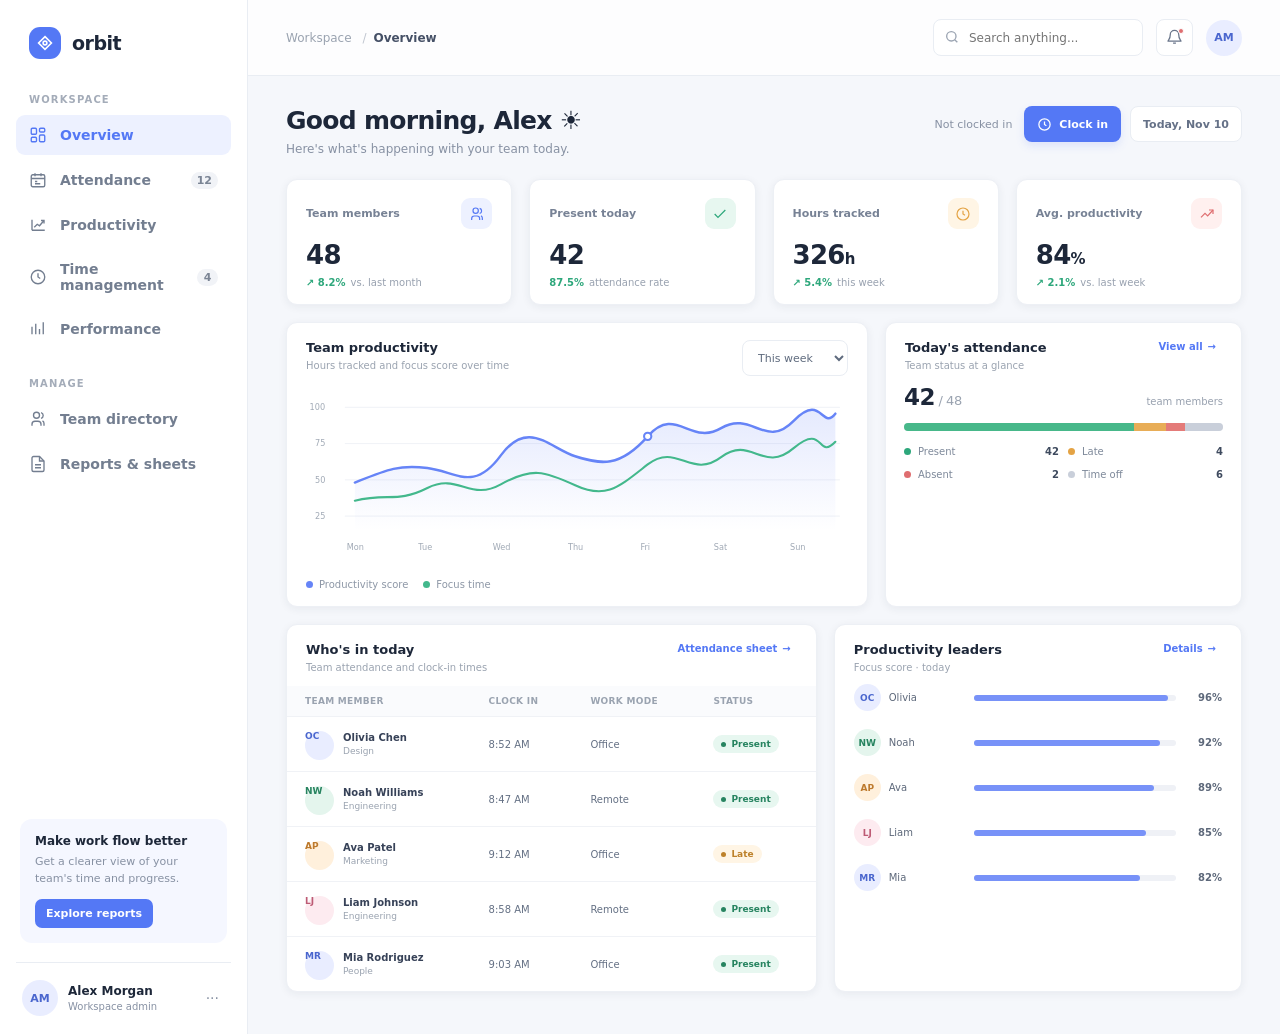
==== index.html @ fd1f07b1 "Dashboard All Set" ====
<!doctype html>
<html lang="en">
  <head>
    <meta charset="UTF-8" />
    <meta name="viewport" content="width=device-width, initial-scale=1.0" />
    <meta name="theme-color" content="#f5f7fb" />
    <title>Orbit — Team workspace</title>
    <style>
      :root {
        color-scheme: light;
        --ink: #1d2739;
        --muted: #8791a3;
        --line: #e9edf3;
        --canvas: #f5f7fb;
        --white: #fff;
        --navy: #202b43;
        --blue: #5478f5;
        --blue-soft: #edf1ff;
        --green: #2da77b;
        --green-soft: #e7f7f0;
        --amber: #e4a344;
        --amber-soft: #fff5e5;
        --red: #df6e70;
        --red-soft: #fff0ef;
        font-family:
          Inter,
          ui-sans-serif,
          system-ui,
          -apple-system,
          BlinkMacSystemFont,
          "Segoe UI",
          sans-serif;
      }

      * {
        box-sizing: border-box;
      }
      body {
        margin: 0;
        background: var(--canvas);
        color: var(--ink);
        font-size: 14px;
      }
      button,
      input,
      select {
        font: inherit;
      }
      button {
        cursor: pointer;
      }
      .app {
        min-height: 100vh;
        display: flex;
      }
      .sidebar {
        width: 248px;
        flex: 0 0 248px;
        min-height: 100vh;
        padding: 27px 16px 18px;
        background: var(--white);
        border-right: 1px solid var(--line);
        display: flex;
        flex-direction: column;
      }
      .brand {
        display: flex;
        align-items: center;
        gap: 11px;
        padding: 0 13px 35px;
        color: var(--ink);
        font-size: 19px;
        font-weight: 750;
        letter-spacing: -0.5px;
      }
      .brand-mark {
        width: 32px;
        height: 32px;
        display: grid;
        place-items: center;
        border-radius: 11px;
        background: var(--blue);
        color: white;
      }
      .brand-mark svg {
        width: 18px;
        height: 18px;
      }
      .nav-label {
        color: #a4acb9;
        font-size: 10px;
        font-weight: 750;
        letter-spacing: 1.15px;
        padding: 0 13px 10px;
        text-transform: uppercase;
      }
      .nav-group {
        display: grid;
        gap: 5px;
      }
      .nav-item {
        width: 100%;
        display: flex;
        align-items: center;
        gap: 13px;
        border: 0;
        border-radius: 9px;
        padding: 11px 13px;
        background: transparent;
        color: #737e90;
        text-align: left;
        font-weight: 550;
        transition: 0.18s ease;
      }
      .nav-item:hover {
        background: #f6f7fb;
        color: var(--ink);
      }
      .nav-item.active {
        background: var(--blue-soft);
        color: var(--blue);
        font-weight: 700;
      }
      .nav-item svg {
        width: 18px;
        height: 18px;
        flex: 0 0 18px;
        stroke-width: 1.8;
      }
      .nav-count {
        margin-left: auto;
        min-width: 21px;
        padding: 2px 6px;
        border-radius: 20px;
        background: #f1f3f7;
        color: #7a8494;
        font-size: 11px;
        text-align: center;
      }
      .nav-item.active .nav-count {
        background: white;
        color: var(--blue);
      }
      .sidebar-bottom {
        margin-top: auto;
      }
      .upgrade-card {
        margin: 22px 4px 19px;
        border-radius: 12px;
        padding: 15px;
        background: #f5f7ff;
      }
      .upgrade-card strong {
        display: block;
        font-size: 12px;
        margin-bottom: 5px;
      }
      .upgrade-card p {
        margin: 0 0 12px;
        color: var(--muted);
        font-size: 11px;
        line-height: 1.55;
      }
      .upgrade-card button {
        border: 0;
        border-radius: 7px;
        background: var(--blue);
        color: white;
        padding: 8px 11px;
        font-size: 11px;
        font-weight: 700;
      }
      .profile {
        border-top: 1px solid var(--line);
        padding: 17px 6px 0;
        display: flex;
        align-items: center;
        gap: 10px;
      }
      .avatar {
        width: 36px;
        height: 36px;
        display: inline-grid;
        flex: 0 0 36px;
        place-items: center;
        border-radius: 50%;
        color: #445273;
        background: #e8ecf7;
        font-size: 11px;
        font-weight: 750;
      }
      .avatar.blue {
        color: #4a66ce;
        background: #e9edff;
      }
      .avatar.green {
        color: #26835f;
        background: #e4f5ed;
      }
      .avatar.orange {
        color: #bd7a2d;
        background: #fff0dc;
      }
      .avatar.pink {
        color: #bd5b75;
        background: #fdebf0;
      }
      .profile-info {
        min-width: 0;
        flex: 1;
      }
      .profile-info strong,
      .profile-info span {
        display: block;
      }
      .profile-info strong {
        font-size: 12px;
      }
      .profile-info span {
        margin-top: 3px;
        color: var(--muted);
        font-size: 10px;
      }
      .profile button {
        border: 0;
        background: none;
        color: var(--muted);
      }
      .main {
        min-width: 0;
        flex: 1;
      }
      .topbar {
        height: 76px;
        padding: 0 38px;
        display: flex;
        align-items: center;
        justify-content: space-between;
        background: rgba(255, 255, 255, 0.82);
        border-bottom: 1px solid var(--line);
      }
      .breadcrumb {
        color: #9aa3b0;
        font-size: 12px;
      }
      .breadcrumb strong {
        color: #455066;
        font-weight: 600;
      }
      .top-actions {
        display: flex;
        align-items: center;
        gap: 13px;
      }
      .search {
        position: relative;
      }
      .search svg {
        position: absolute;
        top: 10px;
        left: 11px;
        width: 16px;
        height: 16px;
        color: #9ba4b2;
      }
      .search input {
        width: 210px;
        height: 37px;
        border: 1px solid var(--line);
        border-radius: 8px;
        padding: 0 12px 0 35px;
        outline: none;
        background: white;
        font-size: 12px;
      }
      .search input:focus,
      .control:focus {
        border-color: #9cafff;
        box-shadow: 0 0 0 3px #edf1ff;
      }
      .icon-button {
        position: relative;
        width: 37px;
        height: 37px;
        display: grid;
        place-items: center;
        border: 1px solid var(--line);
        border-radius: 8px;
        background: white;
        color: #69758a;
      }
      .icon-button svg {
        width: 17px;
        height: 17px;
      }
      .notification-dot {
        position: absolute;
        top: 8px;
        right: 8px;
        width: 6px;
        height: 6px;
        border: 1px solid white;
        border-radius: 50%;
        background: var(--red);
      }
      .mobile-menu {
        display: none;
      }
      .content {
        max-width: 1500px;
        margin: auto;
        padding: 30px 38px 42px;
      }
      .page-heading {
        display: flex;
        align-items: flex-start;
        justify-content: space-between;
        gap: 20px;
        margin-bottom: 23px;
      }
      .page-heading h1 {
        margin: 0;
        font-size: 25px;
        letter-spacing: -0.7px;
        font-weight: 730;
      }
      .page-heading p {
        margin: 7px 0 0;
        color: var(--muted);
        font-size: 12px;
      }
      .heading-actions {
        display: flex;
        align-items: center;
        gap: 9px;
      }
      .control {
        height: 36px;
        border: 1px solid var(--line);
        border-radius: 8px;
        padding: 0 11px;
        color: #5f6b7e;
        background: white;
        outline: none;
        font-size: 11px;
      }
      .primary-button {
        height: 36px;
        display: inline-flex;
        align-items: center;
        justify-content: center;
        gap: 7px;
        border: 0;
        border-radius: 8px;
        padding: 0 13px;
        background: var(--blue);
        color: white;
        font-size: 11px;
        font-weight: 700;
        box-shadow: 0 4px 9px #5478f526;
      }
      .primary-button:hover {
        background: #4268ec;
      }
      .primary-button svg {
        width: 15px;
        height: 15px;
      }
      .secondary-button {
        height: 36px;
        border: 1px solid var(--line);
        border-radius: 8px;
        padding: 0 12px;
        color: #657187;
        background: white;
        font-size: 11px;
        font-weight: 650;
      }
      .clock-button.is-clocked {
        background: #e45358;
        box-shadow: 0 4px 9px #e4535826;
      }
      .clock-button.is-clocked:hover {
        background: #d94348;
      }
      .clock-label {
        color: var(--muted);
        font-size: 11px;
        margin-right: 3px;
      }
      .grid {
        display: grid;
        gap: 17px;
      }
      .metrics {
        grid-template-columns: repeat(4, minmax(0, 1fr));
        margin-bottom: 17px;
      }
      .card {
        min-width: 0;
        border: 1px solid #edf0f5;
        border-radius: 11px;
        background: white;
        box-shadow: 0 2px 8px #1c2a4610;
      }
      .metric-card {
        padding: 18px 19px 16px;
      }
      .metric-top {
        display: flex;
        justify-content: space-between;
        align-items: center;
        gap: 10px;
      }
      .metric-label {
        color: #778295;
        font-size: 11px;
        font-weight: 550;
      }
      .metric-icon {
        width: 31px;
        height: 31px;
        display: grid;
        place-items: center;
        border-radius: 9px;
        background: var(--blue-soft);
        color: var(--blue);
      }
      .metric-icon svg {
        width: 16px;
        height: 16px;
      }
      .metric-icon.green {
        color: var(--green);
        background: var(--green-soft);
      }
      .metric-icon.amber {
        color: var(--amber);
        background: var(--amber-soft);
      }
      .metric-icon.pink {
        color: var(--red);
        background: var(--red-soft);
      }
      .metric-value {
        margin-top: 13px;
        font-size: 26px;
        line-height: 1;
        font-weight: 740;
        letter-spacing: -0.7px;
      }
      .metric-foot {
        display: flex;
        align-items: center;
        gap: 5px;
        margin-top: 9px;
        color: #98a1af;
        font-size: 10px;
      }
      .trend {
        color: var(--green);
        font-weight: 700;
      }
      .trend.down {
        color: var(--red);
      }
      .overview-grid {
        grid-template-columns: minmax(0, 1.63fr) minmax(280px, 1fr);
        margin-bottom: 17px;
      }
      .card-heading {
        padding: 17px 19px 0;
        display: flex;
        align-items: flex-start;
        justify-content: space-between;
        gap: 12px;
      }
      .card-heading h2 {
        margin: 0;
        font-size: 13px;
        font-weight: 700;
      }
      .card-heading p {
        margin: 5px 0 0;
        color: #9aa3b0;
        font-size: 10px;
      }
      .text-button {
        display: inline-flex;
        align-items: center;
        gap: 5px;
        border: 0;
        background: transparent;
        color: var(--blue);
        font-size: 10px;
        font-weight: 650;
      }
      .chart-wrap {
        height: 203px;
        padding: 7px 18px 15px;
      }
      .chart-wrap svg {
        width: 100%;
        height: 100%;
        overflow: visible;
      }
      .chart-gridline {
        stroke: #eef0f5;
        stroke-width: 1;
      }
      .chart-label {
        fill: #a0a9b5;
        font-size: 9px;
      }
      .chart-area {
        fill: url(#areaFill);
      }
      .chart-line {
        fill: none;
        stroke: #6684f7;
        stroke-width: 2.7;
        stroke-linecap: round;
        stroke-linejoin: round;
      }
      .chart-line-2 {
        fill: none;
        stroke: #43b88c;
        stroke-width: 2.3;
        stroke-linecap: round;
        stroke-linejoin: round;
      }
      .chart-dot {
        fill: white;
        stroke: #6684f7;
        stroke-width: 2.3;
      }
      .chart-legend {
        display: flex;
        align-items: center;
        gap: 15px;
        padding: 0 19px 16px;
        color: #8d97a6;
        font-size: 10px;
      }
      .legend-item {
        display: inline-flex;
        align-items: center;
        gap: 6px;
      }
      .legend-mark {
        width: 7px;
        height: 7px;
        border-radius: 50%;
        background: #6684f7;
      }
      .legend-mark.green {
        background: #43b88c;
      }
      .attendance-content {
        padding: 13px 18px 17px;
      }
      .attendance-summary {
        display: flex;
        justify-content: space-between;
        align-items: baseline;
        margin-bottom: 13px;
      }
      .attendance-summary strong {
        font-size: 23px;
        letter-spacing: -0.5px;
      }
      .attendance-summary span {
        color: #98a1af;
        font-size: 10px;
      }
      .attendance-bar {
        height: 8px;
        overflow: hidden;
        display: flex;
        border-radius: 10px;
        background: #f3f4f7;
      }
      .attendance-bar span {
        height: 100%;
      }
      .attendance-legend {
        display: grid;
        grid-template-columns: 1fr 1fr;
        gap: 12px 9px;
        margin-top: 15px;
      }
      .attendance-legend div {
        display: flex;
        align-items: center;
        gap: 7px;
        color: #7e899a;
        font-size: 10px;
      }
      .attendance-legend strong {
        margin-left: auto;
        color: #3e4a5e;
        font-weight: 650;
      }
      .legend-swatch {
        width: 7px;
        height: 7px;
        border-radius: 50%;
        background: var(--green);
      }
      .legend-swatch.amber {
        background: var(--amber);
      }
      .legend-swatch.red {
        background: var(--red);
      }
      .legend-swatch.grey {
        background: #c9cfda;
      }
      .lower-grid {
        grid-template-columns: minmax(0, 1.3fr) minmax(290px, 1fr);
      }
      .table-card {
        overflow: hidden;
      }
      .table-card .card-heading {
        padding-bottom: 13px;
      }
      .table-scroll {
        overflow-x: auto;
      }
      table {
        width: 100%;
        border-collapse: collapse;
        white-space: nowrap;
      }
      th {
        padding: 10px 18px;
        background: #fafbfd;
        color: #9aa3b0;
        text-align: left;
        font-size: 9px;
        font-weight: 650;
        letter-spacing: 0.3px;
        text-transform: uppercase;
      }
      td {
        padding: 11px 18px;
        border-top: 1px solid #f0f2f6;
        color: #647084;
        font-size: 10px;
      }
      .person {
        display: flex;
        align-items: center;
        gap: 9px;
      }
      .person .avatar {
        width: 29px;
        height: 29px;
        flex-basis: 29px;
        font-size: 9px;
      }
      .person strong,
      .person span {
        display: block;
      }
      .person strong {
        color: #374258;
        font-size: 10px;
        font-weight: 650;
      }
      .person span {
        margin-top: 3px;
        color: #9aa3b0;
        font-size: 9px;
      }
      .status {
        display: inline-flex;
        align-items: center;
        gap: 5px;
        padding: 4px 8px;
        border-radius: 20px;
        color: #278460;
        background: var(--green-soft);
        font-size: 9px;
        font-weight: 650;
      }
      .status::before {
        content: "";
        width: 5px;
        height: 5px;
        border-radius: 50%;
        background: currentColor;
      }
      .status.late {
        color: #bd812a;
        background: var(--amber-soft);
      }
      .status.absent {
        color: #ce6061;
        background: var(--red-soft);
      }
      .status.remote {
        color: #5b71cb;
        background: #edf0ff;
      }
      .productivity-list {
        padding: 2px 19px 13px;
      }
      .productivity-row {
        display: grid;
        grid-template-columns: minmax(88px, 0.75fr) 1.4fr 34px;
        align-items: center;
        gap: 12px;
        padding: 9px 0;
      }
      .productivity-person {
        display: flex;
        align-items: center;
        gap: 8px;
        min-width: 0;
      }
      .productivity-person .avatar {
        width: 27px;
        height: 27px;
        flex-basis: 27px;
        font-size: 9px;
      }
      .productivity-person span {
        overflow: hidden;
        color: #5d687a;
        font-size: 10px;
        text-overflow: ellipsis;
      }
      .progress {
        height: 6px;
        border-radius: 8px;
        background: #eff1f6;
      }
      .progress span {
        display: block;
        height: 100%;
        border-radius: inherit;
        background: #7892f8;
      }
      .productivity-row strong {
        text-align: right;
        color: #5d687a;
        font-size: 10px;
        font-weight: 650;
      }
      .view {
        display: none;
      }
      .view.active {
        display: block;
      }
      .section-grid {
        grid-template-columns: minmax(0, 1.55fr) minmax(260px, 0.85fr);
        margin-top: 18px;
      }
      .mini-stat-grid {
        grid-template-columns: repeat(2, 1fr);
        gap: 10px;
        padding: 17px;
      }
      .mini-stat {
        padding: 12px;
        border-radius: 9px;
        background: #f8f9fc;
      }
      .mini-stat span {
        display: block;
        color: #909aaa;
        font-size: 10px;
      }
      .mini-stat strong {
        display: block;
        margin-top: 7px;
        font-size: 20px;
      }
      .toolbar {
        display: flex;
        align-items: center;
        gap: 8px;
      }
      .toolbar .search input {
        width: 180px;
      }
      .task-list {
        padding: 4px 19px 12px;
      }
      .task-row {
        display: flex;
        align-items: center;
        gap: 11px;
        padding: 12px 0;
        border-top: 1px solid #f0f2f6;
      }
      .task-row:first-child {
        border-top: 0;
      }
      .task-check {
        width: 17px;
        height: 17px;
        accent-color: var(--blue);
      }
      .task-copy {
        min-width: 0;
        flex: 1;
      }
      .task-copy strong,
      .task-copy span {
        display: block;
      }
      .task-copy strong {
        color: #4a566b;
        font-size: 11px;
        font-weight: 650;
      }
      .task-copy span {
        margin-top: 4px;
        color: #9aa3b0;
        font-size: 9px;
      }
      .task-row.done .task-copy strong {
        color: #a4acb8;
        text-decoration: line-through;
      }
      .priority {
        padding: 4px 7px;
        border-radius: 10px;
        color: #bd812a;
        background: var(--amber-soft);
        font-size: 9px;
      }
      .priority.high {
        color: #ce6061;
        background: var(--red-soft);
      }
      .priority.low {
        color: #5c73cd;
        background: #edf0ff;
      }
      .score-list {
        padding: 5px 19px 15px;
      }
      .score-row {
        padding: 12px 0;
        border-top: 1px solid #f0f2f6;
      }
      .score-row:first-child {
        border-top: 0;
      }
      .score-info {
        display: flex;
        justify-content: space-between;
        gap: 10px;
        margin-bottom: 8px;
      }
      .score-info strong {
        color: #586477;
        font-size: 10px;
        font-weight: 600;
      }
      .score-info span {
        color: #7182d6;
        font-size: 10px;
        font-weight: 700;
      }
      .score-row .progress {
        height: 5px;
      }
      .empty-state {
        padding: 32px;
        color: #8c96a6;
        text-align: center;
        font-size: 12px;
      }
      .toast {
        position: fixed;
        right: 24px;
        bottom: 24px;
        z-index: 20;
        padding: 12px 16px;
        border-radius: 9px;
        background: #24314a;
        color: white;
        box-shadow: 0 8px 24px #17243b30;
        font-size: 12px;
        opacity: 0;
        transform: translateY(8px);
        pointer-events: none;
        transition: 0.2s ease;
      }
      .toast.show {
        opacity: 1;
        transform: translateY(0);
      }
      dialog {
        width: min(420px, calc(100vw - 32px));
        border: 1px solid var(--line);
        border-radius: 13px;
        padding: 0;
        box-shadow: 0 22px 70px #1d273955;
        color: var(--ink);
      }
      dialog::backdrop {
        background: #1e29425e;
      }
      .dialog-head {
        padding: 19px 20px 14px;
        border-bottom: 1px solid var(--line);
      }
      .dialog-head h2 {
        margin: 0;
        font-size: 16px;
      }
      .dialog-body {
        display: grid;
        gap: 12px;
        padding: 17px 20px;
      }
      .dialog-body label {
        display: grid;
        gap: 6px;
        color: #69758a;
        font-size: 11px;
        font-weight: 650;
      }
      .dialog-body input,
      .dialog-body select {
        height: 37px;
        border: 1px solid var(--line);
        border-radius: 7px;
        padding: 0 10px;
        outline: none;
        color: var(--ink);
        background: white;
      }
      .dialog-actions {
        display: flex;
        justify-content: flex-end;
        gap: 8px;
        padding: 0 20px 18px;
      }
      @media (max-width: 1120px) {
        .sidebar {
          width: 218px;
          flex-basis: 218px;
        }
        .content {
          padding-right: 25px;
          padding-left: 25px;
        }
        .topbar {
          padding-right: 25px;
          padding-left: 25px;
        }
        .metrics {
          grid-template-columns: repeat(2, 1fr);
        }
      }
      @media (max-width: 800px) {
        .sidebar {
          position: fixed;
          z-index: 10;
          inset: 0 auto 0 0;
          width: 248px;
          transform: translateX(-100%);
          transition: transform 0.2s ease;
          box-shadow: 10px 0 30px #1d273922;
        }
        .sidebar.open {
          transform: translateX(0);
        }
        .mobile-menu {
          display: grid;
        }
        .topbar {
          height: 65px;
          padding: 0 18px;
        }
        .content {
          padding: 24px 18px 35px;
        }
        .overview-grid,
        .lower-grid,
        .section-grid {
          grid-template-columns: 1fr;
        }
        .top-actions {
          gap: 8px;
        }
      }
      @media (max-width: 540px) {
        .search input {
          width: 150px;
        }
        .search.top-search {
          display: none;
        }
        .page-heading {
          display: block;
        }
        .heading-actions {
          margin-top: 15px;
          flex-wrap: wrap;
        }
        .metrics {
          gap: 10px;
        }
        .metric-card {
          padding: 14px;
        }
        .metric-value {
          font-size: 22px;
        }
        .metric-label {
          font-size: 10px;
        }
        .toolbar {
          flex-wrap: wrap;
        }
        .toolbar .search {
          flex: 1;
        }
        .toolbar .search input {
          width: 100%;
        }
        th,
        td {
          padding-right: 12px;
          padding-left: 12px;
        }
        .chart-wrap {
          height: 180px;
        }
      }
    </style>
  </head>
  <body>
    <div class="app">
      <aside class="sidebar" id="sidebar">
        <div class="brand">
          <span class="brand-mark"
            ><svg
              viewBox="0 0 24 24"
              fill="none"
              stroke="currentColor"
              stroke-width="2.2"
            >
              <path d="M12 3.5 20.5 12 12 20.5 3.5 12 12 3.5Z" />
              <circle cx="12" cy="12" r="2.5" /></svg
          ></span>
          orbit
        </div>
        <div class="nav-label">Workspace</div>
        <nav class="nav-group" aria-label="Main navigation">
          <button class="nav-item active" data-view="overview">
            <svg viewBox="0 0 24 24" fill="none" stroke="currentColor">
              <rect x="3" y="3" width="7" height="8" rx="1.5" />
              <rect x="14" y="3" width="7" height="5" rx="1.5" />
              <rect x="14" y="12" width="7" height="9" rx="1.5" />
              <rect x="3" y="15" width="7" height="6" rx="1.5" /></svg
            >Overview
          </button>
          <button class="nav-item" data-view="attendance">
            <svg viewBox="0 0 24 24" fill="none" stroke="currentColor">
              <rect x="3" y="5" width="18" height="16" rx="2" />
              <path d="M16 3v4M8 3v4M3 10h18m-13 4h3m-3 3h7" /></svg
            >Attendance <span class="nav-count">12</span>
          </button>
          <button class="nav-item" data-view="productivity">
            <svg viewBox="0 0 24 24" fill="none" stroke="currentColor">
              <path d="M4 19V5m0 14h17" />
              <path d="m7 15 4-4 3 2 6-7" />
              <path d="M16 6h4v4" /></svg
            >Productivity
          </button>
          <button class="nav-item" data-view="time">
            <svg viewBox="0 0 24 24" fill="none" stroke="currentColor">
              <circle cx="12" cy="12" r="9" />
              <path d="M12 7v5l3 2" /></svg
            >Time management <span class="nav-count">4</span>
          </button>
          <button class="nav-item" data-view="performance">
            <svg viewBox="0 0 24 24" fill="none" stroke="currentColor">
              <path d="M4 19V9m5 10V5m5 14v-7m5 7V3" /></svg
            >Performance
          </button>
        </nav>
        <div class="nav-label" style="margin-top: 29px">Manage</div>
        <nav class="nav-group" aria-label="Management navigation">
          <button class="nav-item" data-view="team">
            <svg viewBox="0 0 24 24" fill="none" stroke="currentColor">
              <path
                d="M16 21v-2a4 4 0 0 0-4-4H8a4 4 0 0 0-4 4v2m6-10a4 4 0 1 0 0-8 4 4 0 0 0 0 8Zm6-7.5a4 4 0 0 1 0 7.7m2 3.3a4 4 0 0 1 2 3.5V21"
              /></svg
            >Team directory
          </button>
          <button class="nav-item" data-view="reports">
            <svg viewBox="0 0 24 24" fill="none" stroke="currentColor">
              <path
                d="M14 2H6a2 2 0 0 0-2 2v16a2 2 0 0 0 2 2h12a2 2 0 0 0 2-2V8z"
              />
              <path d="M14 2v6h6M8 13h8m-8 4h8" /></svg
            >Reports &amp; sheets
          </button>
        </nav>
        <div class="sidebar-bottom">
          <div class="upgrade-card">
            <strong>Make work flow better</strong>
            <p>Get a clearer view of your team's time and progress.</p>
            <button type="button" data-view="reports">Explore reports</button>
          </div>
          <div class="profile">
            <span class="avatar blue">AM</span>
            <div class="profile-info">
              <strong>Alex Morgan</strong><span>Workspace admin</span>
            </div>
            <button type="button" aria-label="Profile options">···</button>
          </div>
        </div>
      </aside>
      <main class="main">
        <header class="topbar">
          <div style="display: flex; align-items: center; gap: 12px">
            <button
              class="icon-button mobile-menu"
              id="menuToggle"
              aria-label="Open navigation"
            >
              <svg
                viewBox="0 0 24 24"
                fill="none"
                stroke="currentColor"
                stroke-width="1.8"
              >
                <path d="M4 7h16M4 12h16M4 17h16" />
              </svg>
            </button>
            <div class="breadcrumb">
              Workspace <span style="padding: 0 7px; color: #c0c6d0">/</span
              ><strong id="breadcrumbPage">Overview</strong>
            </div>
          </div>
          <div class="top-actions">
            <label class="search top-search"
              ><svg
                viewBox="0 0 24 24"
                fill="none"
                stroke="currentColor"
                stroke-width="2"
              >
                <circle cx="11" cy="11" r="7" />
                <path d="m16 16 4 4" /></svg
              ><input
                id="globalSearch"
                type="search"
                placeholder="Search anything..."
                aria-label="Search team and tasks"
            /></label>
            <button
              class="icon-button"
              id="notificationButton"
              aria-label="Notifications"
            >
              <svg
                viewBox="0 0 24 24"
                fill="none"
                stroke="currentColor"
                stroke-width="1.8"
              >
                <path
                  d="M18 8a6 6 0 0 0-12 0c0 7-3 7-3 9h18c0-2-3-2-3-9m-8 12h4"
                /></svg
              ><span class="notification-dot"></span>
            </button>
            <span class="avatar blue">AM</span>
          </div>
        </header>
        <div class="content">
          <section class="view active" id="view-overview">
            <div class="page-heading">
              <div>
                <h1>Good morning, Alex <span aria-hidden="true">☀️</span></h1>
                <p>Here's what's happening with your team today.</p>
              </div>
              <div class="heading-actions">
                <span class="clock-label" id="clockStatus">Not clocked in</span
                ><button class="primary-button clock-button" id="clockButton">
                  <svg
                    viewBox="0 0 24 24"
                    fill="none"
                    stroke="currentColor"
                    stroke-width="2"
                  >
                    <circle cx="12" cy="12" r="9" />
                    <path d="M12 7v5l3 2" /></svg
                  ><span>Clock in</span></button
                ><button class="secondary-button" id="todayButton">
                  Today, Nov 10
                </button>
              </div>
            </div>
            <div class="grid metrics">
              <article class="card metric-card">
                <div class="metric-top">
                  <span class="metric-label">Team members</span
                  ><span class="metric-icon"
                    ><svg
                      viewBox="0 0 24 24"
                      fill="none"
                      stroke="currentColor"
                      stroke-width="1.8"
                    >
                      <path
                        d="M16 21v-2a4 4 0 0 0-4-4H8a4 4 0 0 0-4 4v2m6-10a4 4 0 1 0 0-8 4 4 0 0 0 0 8Zm6-7.5a4 4 0 0 1 0 7.7m2 3.3a4 4 0 0 1 2 3.5V21"
                      /></svg
                  ></span>
                </div>
                <div class="metric-value">48</div>
                <div class="metric-foot">
                  <span class="trend">↗ 8.2%</span><span>vs. last month</span>
                </div>
              </article>
              <article class="card metric-card">
                <div class="metric-top">
                  <span class="metric-label">Present today</span
                  ><span class="metric-icon green"
                    ><svg
                      viewBox="0 0 24 24"
                      fill="none"
                      stroke="currentColor"
                      stroke-width="1.8"
                    >
                      <path d="M20 6 9 17l-5-5" /></svg
                  ></span>
                </div>
                <div class="metric-value" id="presentCount">42</div>
                <div class="metric-foot">
                  <span class="trend">87.5%</span><span>attendance rate</span>
                </div>
              </article>
              <article class="card metric-card">
                <div class="metric-top">
                  <span class="metric-label">Hours tracked</span
                  ><span class="metric-icon amber"
                    ><svg
                      viewBox="0 0 24 24"
                      fill="none"
                      stroke="currentColor"
                      stroke-width="1.8"
                    >
                      <circle cx="12" cy="12" r="9" />
                      <path d="M12 7v5l3 2" /></svg
                  ></span>
                </div>
                <div class="metric-value">
                  326<span style="font-size: 15px; font-weight: 600">h</span>
                </div>
                <div class="metric-foot">
                  <span class="trend">↗ 5.4%</span><span>this week</span>
                </div>
              </article>
              <article class="card metric-card">
                <div class="metric-top">
                  <span class="metric-label">Avg. productivity</span
                  ><span class="metric-icon pink"
                    ><svg
                      viewBox="0 0 24 24"
                      fill="none"
                      stroke="currentColor"
                      stroke-width="1.8"
                    >
                      <path d="m3 17 6-6 4 4 8-9" />
                      <path d="M15 6h6v6" /></svg
                  ></span>
                </div>
                <div class="metric-value">
                  84<span style="font-size: 15px; font-weight: 600">%</span>
                </div>
                <div class="metric-foot">
                  <span class="trend">↗ 2.1%</span><span>vs. last week</span>
                </div>
              </article>
            </div>
            <div class="grid overview-grid">
              <article class="card">
                <div class="card-heading">
                  <div>
                    <h2>Team productivity</h2>
                    <p>Hours tracked and focus score over time</p>
                  </div>
                  <select
                    class="control"
                    id="chartRange"
                    aria-label="Productivity chart range"
                  >
                    <option value="week">This week</option>
                    <option value="month">This month</option>
                  </select>
                </div>
                <div class="chart-wrap">
                  <svg
                    viewBox="0 0 600 190"
                    role="img"
                    aria-label="Weekly productivity chart"
                  >
                    <defs>
                      <linearGradient id="areaFill" x1="0" x2="0" y1="0" y2="1">
                        <stop
                          offset="0%"
                          stop-color="#6e89f8"
                          stop-opacity=".18"
                        />
                        <stop
                          offset="100%"
                          stop-color="#6e89f8"
                          stop-opacity="0"
                        />
                      </linearGradient>
                    </defs>
                    <line
                      class="chart-gridline"
                      x1="44"
                      y1="22"
                      x2="590"
                      y2="22"
                    />
                    <line
                      class="chart-gridline"
                      x1="44"
                      y1="62"
                      x2="590"
                      y2="62"
                    />
                    <line
                      class="chart-gridline"
                      x1="44"
                      y1="102"
                      x2="590"
                      y2="102"
                    />
                    <line
                      class="chart-gridline"
                      x1="44"
                      y1="142"
                      x2="590"
                      y2="142"
                    />
                    <text class="chart-label" x="5" y="25">100</text>
                    <text class="chart-label" x="11" y="65">75</text>
                    <text class="chart-label" x="11" y="105">50</text>
                    <text class="chart-label" x="11" y="145">25</text>
                    <path
                      class="chart-area"
                      d="M55 105 C90 91 103 85 135 89 S186 116 216 75 S270 67 298 76 S347 89 378 54 S425 65 459 45 S508 69 539 37 S570 48 585 29 L585 158 L55 158Z"
                    />
                    <path
                      class="chart-line"
                      d="M55 105 C90 91 103 85 135 89 S186 116 216 75 S270 67 298 76 S347 89 378 54 S425 65 459 45 S508 69 539 37 S570 48 585 29"
                    />
                    <path
                      class="chart-line-2"
                      d="M55 125 C92 116 101 128 135 111 S182 126 216 107 S264 92 298 108 S346 110 378 85 S426 102 459 77 S505 96 539 67 S565 81 585 60"
                    />
                    <circle class="chart-dot" cx="378" cy="54" r="4" />
                    <text class="chart-label" x="46" y="179">Mon</text>
                    <text class="chart-label" x="125" y="179">Tue</text>
                    <text class="chart-label" x="207" y="179">Wed</text>
                    <text class="chart-label" x="290" y="179">Thu</text>
                    <text class="chart-label" x="370" y="179">Fri</text>
                    <text class="chart-label" x="451" y="179">Sat</text>
                    <text class="chart-label" x="535" y="179">Sun</text>
                  </svg>
                </div>
                <div class="chart-legend">
                  <span class="legend-item"
                    ><i class="legend-mark"></i>Productivity score</span
                  ><span class="legend-item"
                    ><i class="legend-mark green"></i>Focus time</span
                  >
                </div>
              </article>
              <article class="card">
                <div class="card-heading">
                  <div>
                    <h2>Today's attendance</h2>
                    <p>Team status at a glance</p>
                  </div>
                  <button class="text-button" data-view="attendance">
                    View all <span>→</span>
                  </button>
                </div>
                <div class="attendance-content">
                  <div class="attendance-summary">
                    <strong id="attendanceFraction"
                      >42<span
                        style="
                          font-size: 13px;
                          color: #9aa3b0;
                          font-weight: 500;
                        "
                      >
                        / 48</span
                      ></strong
                    ><span>team members</span>
                  </div>
                  <div class="attendance-bar">
                    <span style="width: 72%; background: #48b88a"></span
                    ><span style="width: 10%; background: #e8ad57"></span
                    ><span style="width: 6%; background: #e47b79"></span
                    ><span style="width: 12%; background: #c9cfda"></span>
                  </div>
                  <div class="attendance-legend">
                    <div>
                      <i class="legend-swatch"></i>Present
                      <strong id="presentLegend">42</strong>
                    </div>
                    <div>
                      <i class="legend-swatch amber"></i>Late <strong>4</strong>
                    </div>
                    <div>
                      <i class="legend-swatch red"></i>Absent <strong>2</strong>
                    </div>
                    <div>
                      <i class="legend-swatch grey"></i>Time off
                      <strong>6</strong>
                    </div>
                  </div>
                </div>
              </article>
            </div>
            <div class="grid lower-grid">
              <article class="card table-card">
                <div class="card-heading">
                  <div>
                    <h2>Who's in today</h2>
                    <p>Team attendance and clock-in times</p>
                  </div>
                  <button class="text-button" data-view="attendance">
                    Attendance sheet <span>→</span>
                  </button>
                </div>
                <div class="table-scroll">
                  <table>
                    <thead>
                      <tr>
                        <th>Team member</th>
                        <th>Clock in</th>
                        <th>Work mode</th>
                        <th>Status</th>
                      </tr>
                    </thead>
                    <tbody id="overviewAttendance"></tbody>
                  </table>
                </div>
              </article>
              <article class="card">
                <div class="card-heading">
                  <div>
                    <h2>Productivity leaders</h2>
                    <p>Focus score · today</p>
                  </div>
                  <button class="text-button" data-view="productivity">
                    Details <span>→</span>
                  </button>
                </div>
                <div class="productivity-list" id="leaderList"></div>
              </article>
            </div>
          </section>

          <section class="view" id="view-attendance">
            <div class="page-heading">
              <div>
                <h1>Attendance</h1>
                <p>
                  Track who's in, review time entries, and keep attendance
                  sheets up to date.
                </p>
              </div>
              <div class="heading-actions">
                <input
                  class="control"
                  type="date"
                  id="attendanceDate"
                  aria-label="Attendance date"
                  value="2026-11-10"
                /><button class="secondary-button" id="exportAttendance">
                  ↓ Export sheet</button
                ><button class="primary-button" id="addAttendance">
                  <span>＋</span> Add entry
                </button>
              </div>
            </div>
            <div class="grid metrics">
              <article class="card metric-card">
                <div class="metric-top">
                  <span class="metric-label">Present</span
                  ><span class="metric-icon green">✓</span>
                </div>
                <div class="metric-value">42</div>
                <div class="metric-foot">of 48 team members</div>
              </article>
              <article class="card metric-card">
                <div class="metric-top">
                  <span class="metric-label">Late arrivals</span
                  ><span class="metric-icon amber">◷</span>
                </div>
                <div class="metric-value">4</div>
                <div class="metric-foot">
                  Average delay <strong style="color: #68758a">12 min</strong>
                </div>
              </article>
              <article class="card metric-card">
                <div class="metric-top">
                  <span class="metric-label">Absent</span
                  ><span class="metric-icon pink">!</span>
                </div>
                <div class="metric-value">2</div>
                <div class="metric-foot">1 unplanned absence</div>
              </article>
              <article class="card metric-card">
                <div class="metric-top">
                  <span class="metric-label">On time rate</span
                  ><span class="metric-icon">↗</span>
                </div>
                <div class="metric-value">
                  91<span style="font-size: 15px">%</span>
                </div>
                <div class="metric-foot">
                  <span class="trend">↗ 3.4%</span><span>this month</span>
                </div>
              </article>
            </div>
            <article class="card table-card">
              <div class="card-heading">
                <div>
                  <h2>Attendance sheet</h2>
                  <p id="attendanceTableDate">
                    Tuesday, November 10, 2026 · Showing 8 sample records
                  </p>
                </div>
                <div class="toolbar">
                  <label class="search"
                    ><svg
                      viewBox="0 0 24 24"
                      fill="none"
                      stroke="currentColor"
                      stroke-width="2"
                    >
                      <circle cx="11" cy="11" r="7" />
                      <path d="m16 16 4 4" /></svg
                    ><input
                      id="attendanceSearch"
                      type="search"
                      placeholder="Find a team member..."
                      aria-label="Filter attendance" /></label
                  ><select
                    class="control"
                    id="attendanceFilter"
                    aria-label="Filter by status"
                  >
                    <option value="all">All statuses</option>
                    <option value="Present">Present</option>
                    <option value="Late">Late</option>
                    <option value="Absent">Absent</option>
                    <option value="Remote">Remote</option>
                  </select>
                </div>
              </div>
              <div class="table-scroll">
                <table>
                  <thead>
                    <tr>
                      <th>Team member</th>
                      <th>Department</th>
                      <th>Clock in</th>
                      <th>Clock out</th>
                      <th>Hours</th>
                      <th>Work mode</th>
                      <th>Status</th>
                    </tr>
                  </thead>
                  <tbody id="attendanceRows"></tbody>
                </table>
              </div>
            </article>
          </section>

          <section class="view" id="view-productivity">
            <div class="page-heading">
              <div>
                <h1>Productivity</h1>
                <p>
                  Understand team focus, completed work, and weekly momentum.
                </p>
              </div>
              <div class="heading-actions">
                <select class="control">
                  <option>This week</option>
                  <option>This month</option></select
                ><button class="secondary-button" id="exportProductivity">
                  ↓ Export report
                </button>
              </div>
            </div>
            <div class="grid metrics">
              <article class="card metric-card">
                <div class="metric-top">
                  <span class="metric-label">Average focus score</span
                  ><span class="metric-icon">↗</span>
                </div>
                <div class="metric-value">84%</div>
                <div class="metric-foot">
                  <span class="trend">↗ 2.1%</span><span>vs. last week</span>
                </div>
              </article>
              <article class="card metric-card">
                <div class="metric-top">
                  <span class="metric-label">Focused hours</span
                  ><span class="metric-icon green">◷</span>
                </div>
                <div class="metric-value">326h</div>
                <div class="metric-foot">
                  <span class="trend">↗ 5.4%</span><span>this week</span>
                </div>
              </article>
              <article class="card metric-card">
                <div class="metric-top">
                  <span class="metric-label">Tasks completed</span
                  ><span class="metric-icon amber">✓</span>
                </div>
                <div class="metric-value">128</div>
                <div class="metric-foot">Across 6 departments</div>
              </article>
              <article class="card metric-card">
                <div class="metric-top">
                  <span class="metric-label">Deep work sessions</span
                  ><span class="metric-icon pink">⌁</span>
                </div>
                <div class="metric-value">96</div>
                <div class="metric-foot">Avg. 2.4 hours per person</div>
              </article>
            </div>
            <div class="grid section-grid">
              <article class="card">
                <div class="card-heading">
                  <div>
                    <h2>Focus score by team member</h2>
                    <p>Today's individual productivity</p>
                  </div>
                </div>
                <div class="productivity-list" id="productivityPeople"></div>
              </article>
              <article class="card">
                <div class="card-heading">
                  <div>
                    <h2>Team insights</h2>
                    <p>Highlights from this week</p>
                  </div>
                </div>
                <div class="mini-stat-grid">
                  <div class="mini-stat">
                    <span>Most focused day</span><strong>Thursday</strong>
                  </div>
                  <div class="mini-stat">
                    <span>Peak focus time</span
                    ><strong
                      >10–12 <small style="font-size: 11px">AM</small></strong
                    >
                  </div>
                  <div class="mini-stat">
                    <span>Team consistency</span><strong>89%</strong>
                  </div>
                  <div class="mini-stat">
                    <span>Work-life balance</span><strong>Good</strong>
                  </div>
                </div>
              </article>
            </div>
          </section>

          <section class="view" id="view-time">
            <div class="page-heading">
              <div>
                <h1>Time management</h1>
                <p>Plan the day, prioritize work, and keep projects moving.</p>
              </div>
              <div class="heading-actions">
                <span class="clock-label" id="timeClockStatus"
                  >Not clocked in</span
                ><button class="primary-button clock-button" data-clock>
                  <span>Clock in</span></button
                ><button class="primary-button" id="newTaskButton">
                  ＋ Add task
                </button>
              </div>
            </div>
            <div class="grid metrics">
              <article class="card metric-card">
                <div class="metric-top">
                  <span class="metric-label">Planned today</span
                  ><span class="metric-icon">◷</span>
                </div>
                <div class="metric-value">6.5h</div>
                <div class="metric-foot">Across 4 tasks</div>
              </article>
              <article class="card metric-card">
                <div class="metric-top">
                  <span class="metric-label">Time tracked</span
                  ><span class="metric-icon green">◷</span>
                </div>
                <div class="metric-value" id="trackedTime">4.2h</div>
                <div class="metric-foot">of 8 hour workday</div>
              </article>
              <article class="card metric-card">
                <div class="metric-top">
                  <span class="metric-label">Completed</span
                  ><span class="metric-icon amber">✓</span>
                </div>
                <div class="metric-value" id="completedTasks">2 / 4</div>
                <div class="metric-foot">Tasks wrapped up</div>
              </article>
              <article class="card metric-card">
                <div class="metric-top">
                  <span class="metric-label">Next break</span
                  ><span class="metric-icon pink">☕</span>
                </div>
                <div class="metric-value">
                  12:30 <span style="font-size: 14px">PM</span>
                </div>
                <div class="metric-foot">In your calendar</div>
              </article>
            </div>
            <div class="grid section-grid">
              <article class="card">
                <div class="card-heading">
                  <div>
                    <h2>Today's priorities</h2>
                    <p>Your tasks for Tuesday, November 10</p>
                  </div>
                  <button class="text-button" id="clearCompleted">
                    Clear completed
                  </button>
                </div>
                <div class="task-list" id="taskList"></div>
              </article>
              <article class="card">
                <div class="card-heading">
                  <div>
                    <h2>Time at a glance</h2>
                    <p>Your workday breakdown</p>
                  </div>
                </div>
                <div class="mini-stat-grid">
                  <div class="mini-stat">
                    <span>Focus time</span><strong>3h 25m</strong>
                  </div>
                  <div class="mini-stat">
                    <span>In meetings</span><strong>1h 10m</strong>
                  </div>
                  <div class="mini-stat">
                    <span>Breaks</span><strong>25m</strong>
                  </div>
                  <div class="mini-stat">
                    <span>Remaining</span><strong>3h 48m</strong>
                  </div>
                </div>
                <div style="padding: 0 17px 18px">
                  <div class="progress" style="height: 8px">
                    <span style="width: 53%"></span>
                  </div>
                  <div
                    style="
                      display: flex;
                      justify-content: space-between;
                      margin-top: 8px;
                      color: #9aa3b0;
                      font-size: 9px;
                    "
                  >
                    <span>9:00 AM</span><span>5:00 PM</span>
                  </div>
                </div>
              </article>
            </div>
          </section>

          <section class="view" id="view-performance">
            <div class="page-heading">
              <div>
                <h1>Performance</h1>
                <p>Celebrate progress and see how your team is growing.</p>
              </div>
              <div class="heading-actions">
                <select class="control">
                  <option>Last 30 days</option>
                  <option>This quarter</option></select
                ><button class="secondary-button" id="exportPerformance">
                  ↓ Export report
                </button>
              </div>
            </div>
            <div class="grid metrics">
              <article class="card metric-card">
                <div class="metric-top">
                  <span class="metric-label">Team performance</span
                  ><span class="metric-icon">↗</span>
                </div>
                <div class="metric-value">87%</div>
                <div class="metric-foot">
                  <span class="trend">↗ 4.8%</span><span>this quarter</span>
                </div>
              </article>
              <article class="card metric-card">
                <div class="metric-top">
                  <span class="metric-label">Goals achieved</span
                  ><span class="metric-icon green">✓</span>
                </div>
                <div class="metric-value">
                  32<span style="font-size: 15px">/ 38</span>
                </div>
                <div class="metric-foot">84% completion rate</div>
              </article>
              <article class="card metric-card">
                <div class="metric-top">
                  <span class="metric-label">Recognition given</span
                  ><span class="metric-icon amber">♡</span>
                </div>
                <div class="metric-value">24</div>
                <div class="metric-foot">Team kudos this month</div>
              </article>
              <article class="card metric-card">
                <div class="metric-top">
                  <span class="metric-label">Growth check-ins</span
                  ><span class="metric-icon pink">↗</span>
                </div>
                <div class="metric-value">
                  9<span style="font-size: 15px">/ 12</span>
                </div>
                <div class="metric-foot">3 check-ins to schedule</div>
              </article>
            </div>
            <div class="grid section-grid">
              <article class="card">
                <div class="card-heading">
                  <div>
                    <h2>Goals &amp; progress</h2>
                    <p>Team objectives for this quarter</p>
                  </div>
                  <button class="primary-button" id="addGoal">
                    ＋ Add goal
                  </button>
                </div>
                <div class="score-list" id="goalsList"></div>
              </article>
              <article class="card">
                <div class="card-heading">
                  <div>
                    <h2>Top performers</h2>
                    <p>Based on goals and peer feedback</p>
                  </div>
                </div>
                <div class="productivity-list" id="topPerformers"></div>
              </article>
            </div>
          </section>

          <section class="view" id="view-team">
            <div class="page-heading">
              <div>
                <h1>Team directory</h1>
                <p>Your people, departments, and today's availability.</p>
              </div>
              <div class="heading-actions">
                <label class="search"
                  ><svg
                    viewBox="0 0 24 24"
                    fill="none"
                    stroke="currentColor"
                    stroke-width="2"
                  >
                    <circle cx="11" cy="11" r="7" />
                    <path d="m16 16 4 4" /></svg
                  ><input
                    id="teamSearch"
                    type="search"
                    placeholder="Search people..."
                    aria-label="Search team directory" /></label
                ><button class="primary-button" id="inviteMember">
                  ＋ Invite member
                </button>
              </div>
            </div>
            <div class="grid metrics">
              <article class="card metric-card">
                <div class="metric-top">
                  <span class="metric-label">Total team</span
                  ><span class="metric-icon">♙</span>
                </div>
                <div class="metric-value">48</div>
                <div class="metric-foot">Across 6 departments</div>
              </article>
              <article class="card metric-card">
                <div class="metric-top">
                  <span class="metric-label">Available now</span
                  ><span class="metric-icon green">●</span>
                </div>
                <div class="metric-value">36</div>
                <div class="metric-foot">Working today</div>
              </article>
              <article class="card metric-card">
                <div class="metric-top">
                  <span class="metric-label">Remote today</span
                  ><span class="metric-icon amber">⌂</span>
                </div>
                <div class="metric-value">18</div>
                <div class="metric-foot">Across 4 time zones</div>
              </article>
              <article class="card metric-card">
                <div class="metric-top">
                  <span class="metric-label">On leave</span
                  ><span class="metric-icon pink">☼</span>
                </div>
                <div class="metric-value">6</div>
                <div class="metric-foot">Back this week: 2</div>
              </article>
            </div>
            <article class="card table-card">
              <div class="card-heading">
                <div>
                  <h2>All team members</h2>
                  <p>48 people · 6 departments</p>
                </div>
              </div>
              <div class="table-scroll">
                <table>
                  <thead>
                    <tr>
                      <th>Team member</th>
                      <th>Department</th>
                      <th>Role</th>
                      <th>Location</th>
                      <th>Availability</th>
                    </tr>
                  </thead>
                  <tbody id="teamRows"></tbody>
                </table>
              </div>
            </article>
          </section>

          <section class="view" id="view-reports">
            <div class="page-heading">
              <div>
                <h1>Reports &amp; sheets</h1>
                <p>Export clear, shareable snapshots of your team's work.</p>
              </div>
              <div class="heading-actions">
                <select class="control">
                  <option>November 2026</option>
                  <option>October 2026</option>
                  <option>September 2026</option>
                </select>
              </div>
            </div>
            <div class="grid metrics">
              <article class="card metric-card">
                <div class="metric-top">
                  <span class="metric-label">Reports this month</span
                  ><span class="metric-icon">▤</span>
                </div>
                <div class="metric-value">12</div>
                <div class="metric-foot">Across 4 categories</div>
              </article>
              <article class="card metric-card">
                <div class="metric-top">
                  <span class="metric-label">Tracked hours</span
                  ><span class="metric-icon green">◷</span>
                </div>
                <div class="metric-value">1,284h</div>
                <div class="metric-foot">November to date</div>
              </article>
              <article class="card metric-card">
                <div class="metric-top">
                  <span class="metric-label">Attendance rate</span
                  ><span class="metric-icon amber">✓</span>
                </div>
                <div class="metric-value">93%</div>
                <div class="metric-foot">This month</div>
              </article>
              <article class="card metric-card">
                <div class="metric-top">
                  <span class="metric-label">Goals on track</span
                  ><span class="metric-icon pink">↗</span>
                </div>
                <div class="metric-value">84%</div>
                <div class="metric-foot">32 of 38 objectives</div>
              </article>
            </div>
            <div class="grid section-grid">
              <article class="card">
                <div class="card-heading">
                  <div>
                    <h2>Quick exports</h2>
                    <p>Choose a report to download as a CSV spreadsheet.</p>
                  </div>
                </div>
                <div class="task-list">
                  <div class="task-row">
                    <span class="metric-icon green">✓</span>
                    <div class="task-copy">
                      <strong>Attendance sheet</strong
                      ><span
                        >Daily clock-in, hours, and status by team member</span
                      >
                    </div>
                    <button class="secondary-button" id="reportAttendance">
                      ↓ Download
                    </button>
                  </div>
                  <div class="task-row">
                    <span class="metric-icon">◷</span>
                    <div class="task-copy">
                      <strong>Time tracking report</strong
                      ><span>Weekly tracked hours and focus time</span>
                    </div>
                    <button class="secondary-button" id="reportTime">
                      ↓ Download
                    </button>
                  </div>
                  <div class="task-row">
                    <span class="metric-icon amber">↗</span>
                    <div class="task-copy">
                      <strong>Productivity summary</strong
                      ><span>Focus scores and task completion by person</span>
                    </div>
                    <button class="secondary-button" id="reportProductivity">
                      ↓ Download
                    </button>
                  </div>
                  <div class="task-row">
                    <span class="metric-icon pink">★</span>
                    <div class="task-copy">
                      <strong>Performance review</strong
                      ><span>Goals, progress, and team recognition</span>
                    </div>
                    <button class="secondary-button" id="reportPerformance">
                      ↓ Download
                    </button>
                  </div>
                </div>
              </article>
              <article class="card">
                <div class="card-heading">
                  <div>
                    <h2>Keep your team in sync</h2>
                    <p>A good report starts with a clear rhythm.</p>
                  </div>
                </div>
                <div class="mini-stat-grid">
                  <div class="mini-stat">
                    <span>Last attendance export</span
                    ><strong style="font-size: 14px">Nov 9, 2026</strong>
                  </div>
                  <div class="mini-stat">
                    <span>Next weekly summary</span
                    ><strong style="font-size: 14px">Friday, Nov 13</strong>
                  </div>
                  <div class="mini-stat">
                    <span>Reports shared</span><strong>8</strong>
                  </div>
                  <div class="mini-stat">
                    <span>Saved templates</span><strong>4</strong>
                  </div>
                </div>
              </article>
            </div>
          </section>
        </div>
      </main>
    </div>
    <dialog id="taskDialog">
      <form id="taskForm">
        <div class="dialog-head"><h2>Add a task</h2></div>
        <div class="dialog-body">
          <label
            >Task name<input
              name="title"
              required
              maxlength="80"
              placeholder="e.g. Review project proposal" /></label
          ><label
            >Due time<input
              name="due"
              type="time"
              value="15:00"
              required /></label
          ><label
            >Priority<select name="priority">
              <option value="Normal">Normal</option>
              <option value="High">High</option>
              <option value="Low">Low</option>
            </select></label
          >
        </div>
        <div class="dialog-actions">
          <button type="button" class="secondary-button" data-close-dialog>
            Cancel</button
          ><button class="primary-button" type="submit">Add task</button>
        </div>
      </form>
    </dialog>
    <dialog id="entryDialog">
      <form id="entryForm">
        <div class="dialog-head"><h2>Add attendance entry</h2></div>
        <div class="dialog-body">
          <label
            >Team member<input
              name="name"
              required
              maxlength="60"
              placeholder="Full name" /></label
          ><label
            >Department<input
              name="department"
              required
              maxlength="50"
              placeholder="Department" /></label
          ><label
            >Status<select name="status">
              <option>Present</option>
              <option>Late</option>
              <option>Remote</option>
              <option>Absent</option>
            </select></label
          >
        </div>
        <div class="dialog-actions">
          <button type="button" class="secondary-button" data-close-dialog>
            Cancel</button
          ><button class="primary-button" type="submit">Add entry</button>
        </div>
      </form>
    </dialog>
    <div class="toast" id="toast" role="status" aria-live="polite"></div>
    <script>
      const people = [
        {
          name: "Olivia Chen",
          initials: "OC",
          color: "blue",
          department: "Design",
          role: "Product Designer",
          time: "8:52 AM",
          out: "—",
          hours: "4h 12m",
          mode: "Office",
          status: "Present",
          score: 96,
        },
        {
          name: "Noah Williams",
          initials: "NW",
          color: "green",
          department: "Engineering",
          role: "Engineering Lead",
          time: "8:47 AM",
          out: "—",
          hours: "4h 18m",
          mode: "Remote",
          status: "Present",
          score: 92,
        },
        {
          name: "Ava Patel",
          initials: "AP",
          color: "orange",
          department: "Marketing",
          role: "Marketing Manager",
          time: "9:12 AM",
          out: "—",
          hours: "3h 53m",
          mode: "Office",
          status: "Late",
          score: 89,
        },
        {
          name: "Liam Johnson",
          initials: "LJ",
          color: "pink",
          department: "Engineering",
          role: "Frontend Developer",
          time: "8:58 AM",
          out: "—",
          hours: "4h 06m",
          mode: "Remote",
          status: "Present",
          score: 85,
        },
        {
          name: "Mia Rodriguez",
          initials: "MR",
          color: "blue",
          department: "People",
          role: "People Partner",
          time: "9:03 AM",
          out: "—",
          hours: "4h 01m",
          mode: "Office",
          status: "Present",
          score: 82,
        },
        {
          name: "Ethan Kim",
          initials: "EK",
          color: "green",
          department: "Sales",
          role: "Account Executive",
          time: "9:18 AM",
          out: "—",
          hours: "3h 46m",
          mode: "Office",
          status: "Late",
          score: 78,
        },
        {
          name: "Isabella Brown",
          initials: "IB",
          color: "orange",
          department: "Finance",
          role: "Financial Analyst",
          time: "—",
          out: "—",
          hours: "—",
          mode: "—",
          status: "Absent",
          score: 73,
        },
        {
          name: "Lucas Garcia",
          initials: "LG",
          color: "pink",
          department: "Design",
          role: "UX Researcher",
          time: "9:01 AM",
          out: "—",
          hours: "4h 03m",
          mode: "Remote",
          status: "Remote",
          score: 71,
        },
      ];
      const taskDefaults = [
        {
          title: "Finalize Q4 design review",
          due: "10:30 AM",
          priority: "High",
          done: true,
        },
        {
          title: "Weekly product sync",
          due: "11:00 AM",
          priority: "Normal",
          done: true,
        },
        {
          title: "Review sprint goals with team",
          due: "2:00 PM",
          priority: "High",
          done: false,
        },
        {
          title: "Share November performance notes",
          due: "4:00 PM",
          priority: "Low",
          done: false,
        },
      ];
      const goals = [
        {
          title: "Ship the customer insights dashboard",
          team: "Product & Design",
          progress: 82,
        },
        {
          title: "Improve onboarding completion rate",
          team: "Growth",
          progress: 68,
        },
        {
          title: "Reduce customer response time",
          team: "Customer Success",
          progress: 91,
        },
        {
          title: "Launch Q4 reliability improvements",
          team: "Engineering",
          progress: 74,
        },
      ];
      const getSaved = (key, fallback) => {
        try {
          const value = localStorage.getItem(key);
          return value ? JSON.parse(value) : fallback;
        } catch (error) {
          console.error(`Unable to read ${key} from local storage.`, error);
          return fallback;
        }
      };
      let tasks = getSaved("orbitTasks", taskDefaults);
      let extraPeople = getSaved("orbitAttendance", []);
      let clockedIn = getSaved("orbitClockedIn", false);
      let clockStarted = getSaved("orbitClockStarted", null);
      const allPeople = () => [...people, ...extraPeople];
      const initialsFor = (name) =>
        name
          .trim()
          .split(/\s+/)
          .slice(0, 2)
          .map((part) => part[0].toUpperCase())
          .join("");
      const toast = (message) => {
        const node = document.getElementById("toast");
        node.textContent = message;
        node.classList.add("show");
        clearTimeout(toast.timer);
        toast.timer = setTimeout(() => node.classList.remove("show"), 2600);
      };
      const statusClass = (status) => status.toLowerCase();
      const personCell = (person) =>
        `<div class="person"><span class="avatar ${person.color || "blue"}">${person.initials || initialsFor(person.name)}</span><div><strong>${escapeHtml(person.name)}</strong><span>${escapeHtml(person.department || "Team")}</span></div></div>`;
      function escapeHtml(value) {
        return String(value).replace(
          /[&<>"']/g,
          (character) =>
            ({
              "&": "&amp;",
              "<": "&lt;",
              ">": "&gt;",
              '"': "&quot;",
              "'": "&#39;",
            })[character],
        );
      }
      function renderOverview() {
        const rows = allPeople().slice(0, 5);
        document.getElementById("overviewAttendance").innerHTML = rows
          .map(
            (person) =>
              `<tr><td>${personCell(person)}</td><td>${escapeHtml(person.time || "—")}</td><td>${escapeHtml(person.mode || "—")}</td><td><span class="status ${statusClass(person.status)}">${escapeHtml(person.status)}</span></td></tr>`,
          )
          .join("");
        const leaders = [...people]
          .sort((a, b) => b.score - a.score)
          .slice(0, 5);
        document.getElementById("leaderList").innerHTML = leaders
          .map(renderProductivityRow)
          .join("");
      }
      function renderProductivityRow(person) {
        return `<div class="productivity-row"><div class="productivity-person"><span class="avatar ${person.color}">${person.initials}</span><span>${escapeHtml(person.name.split(" ")[0])}</span></div><div class="progress"><span style="width:${person.score}%"></span></div><strong>${person.score}%</strong></div>`;
      }
      function renderAttendance() {
        const query = document
          .getElementById("attendanceSearch")
          .value.trim()
          .toLowerCase();
        const filter = document.getElementById("attendanceFilter").value;
        const rows = allPeople().filter(
          (person) =>
            person.name.toLowerCase().includes(query) &&
            (filter === "all" || person.status === filter),
        );
        document.getElementById("attendanceRows").innerHTML = rows.length
          ? rows
              .map(
                (person) =>
                  `<tr><td>${personCell(person)}</td><td>${escapeHtml(person.department || "Team")}</td><td>${escapeHtml(person.time || "—")}</td><td>${escapeHtml(person.out || "—")}</td><td>${escapeHtml(person.hours || "—")}</td><td>${escapeHtml(person.mode || "—")}</td><td><span class="status ${statusClass(person.status)}">${escapeHtml(person.status)}</span></td></tr>`,
              )
              .join("")
          : `<tr><td colspan="7"><div class="empty-state">No team members match your filters.</div></td></tr>`;
      }
      function renderTasks() {
        document.getElementById("taskList").innerHTML = tasks.length
          ? tasks
              .map(
                (task, index) =>
                  `<div class="task-row ${task.done ? "done" : ""}"><input class="task-check" type="checkbox" data-task="${index}" ${task.done ? "checked" : ""} aria-label="Mark ${escapeHtml(task.title)} complete"><div class="task-copy"><strong>${escapeHtml(task.title)}</strong><span>Due ${escapeHtml(task.due)}</span></div><span class="priority ${task.priority.toLowerCase()}">${escapeHtml(task.priority)}</span></div>`,
              )
              .join("")
          : `<div class="empty-state">You're all clear. Add a task to plan your day.</div>`;
        document.getElementById("completedTasks").textContent =
          `${tasks.filter((task) => task.done).length} / ${tasks.length}`;
        localStorage.setItem("orbitTasks", JSON.stringify(tasks));
      }
      function renderAttendanceDate() {
        const value = document.getElementById("attendanceDate").value;
        if (!value) return;
        const date = new Date(`${value}T12:00:00`);
        document.getElementById("attendanceTableDate").textContent =
          `${date.toLocaleDateString("en-US", { weekday: "long", month: "long", day: "numeric", year: "numeric" })} · Showing ${allPeople().length} sample records`;
      }
      function renderScoreLists() {
        document.getElementById("productivityPeople").innerHTML = [...people]
          .sort((a, b) => b.score - a.score)
          .map(renderProductivityRow)
          .join("");
        document.getElementById("topPerformers").innerHTML = [...people]
          .sort((a, b) => b.score - a.score)
          .slice(0, 5)
          .map(renderProductivityRow)
          .join("");
        document.getElementById("goalsList").innerHTML = goals
          .map(
            (goal) =>
              `<div class="score-row"><div class="score-info"><div><strong>${escapeHtml(goal.title)}</strong><div style="margin-top:4px;color:#9aa3b0;font-size:9px">${escapeHtml(goal.team)}</div></div><span>${goal.progress}%</span></div><div class="progress"><span style="width:${goal.progress}%"></span></div></div>`,
          )
          .join("");
      }
      function renderTeam() {
        const query = document
          .getElementById("teamSearch")
          .value.trim()
          .toLowerCase();
        const matches = allPeople().filter(
          (person) =>
            person.name.toLowerCase().includes(query) ||
            (person.department || "").toLowerCase().includes(query),
        );
        document.getElementById("teamRows").innerHTML =
          matches
            .map(
              (person) =>
                `<tr><td>${personCell(person)}</td><td>${escapeHtml(person.department || "Team")}</td><td>${escapeHtml(person.role || "Team member")}</td><td>${escapeHtml(person.mode === "Remote" ? "Remote" : "New York, NY")}</td><td><span class="status ${statusClass(person.status)}">${person.status === "Absent" ? "Away" : "Available"}</span></td></tr>`,
            )
            .join("") ||
          `<tr><td colspan="5"><div class="empty-state">No team members found.</div></td></tr>`;
      }
      function updateClockUI() {
        const label = clockedIn
          ? `Clocked in${clockStarted ? ` · ${new Date(clockStarted).toLocaleTimeString([], { hour: "numeric", minute: "2-digit" })}` : ""}`
          : "Not clocked in";
        document.getElementById("clockStatus").textContent = label;
        document.getElementById("timeClockStatus").textContent = label;
        document.querySelectorAll(".clock-button").forEach((button) => {
          button.classList.toggle("is-clocked", clockedIn);
          const text = button.querySelector("span");
          if (text) text.textContent = clockedIn ? "Clock out" : "Clock in";
        });
      }
      function showView(name) {
        document
          .querySelectorAll(".view")
          .forEach((view) =>
            view.classList.toggle("active", view.id === `view-${name}`),
          );
        document
          .querySelectorAll(".nav-item")
          .forEach((item) =>
            item.classList.toggle("active", item.dataset.view === name),
          );
        const active = document.querySelector(`.nav-item[data-view="${name}"]`);
        const label = active
          ? Array.from(active.childNodes)
              .filter((node) => node.nodeType === Node.TEXT_NODE)
              .map((node) => node.textContent)
              .join("")
              .trim()
          : "Overview";
        document.getElementById("breadcrumbPage").textContent = label;
        document.getElementById("sidebar").classList.remove("open");
        window.scrollTo({ top: 0, behavior: "smooth" });
      }
      function downloadCsv(filename, rows) {
        const csv = rows
          .map((row) =>
            row
              .map((value) => `"${String(value ?? "").replace(/"/g, '""')}"`)
              .join(","),
          )
          .join("\r\n");
        const url = URL.createObjectURL(
          new Blob(["\ufeff" + csv], { type: "text/csv;charset=utf-8" }),
        );
        const link = document.createElement("a");
        link.href = url;
        link.download = filename;
        link.click();
        setTimeout(() => URL.revokeObjectURL(url), 1000);
      }
      function exportAttendance() {
        const rows = [
          [
            "Name",
            "Department",
            "Clock in",
            "Clock out",
            "Hours",
            "Work mode",
            "Status",
          ],
          ...allPeople().map((person) => [
            person.name,
            person.department,
            person.time,
            person.out,
            person.hours,
            person.mode,
            person.status,
          ]),
        ];
        downloadCsv("orbit-attendance-sheet.csv", rows);
        toast("Attendance sheet exported.");
      }
      function exportProductivity() {
        downloadCsv("orbit-productivity-report.csv", [
          ["Name", "Department", "Focus score"],
          ...people.map((person) => [
            person.name,
            person.department,
            `${person.score}%`,
          ]),
        ]);
        toast("Productivity report exported.");
      }
      function bindExport(id, filename, rows, message) {
        document.getElementById(id).addEventListener("click", () => {
          downloadCsv(filename, rows);
          toast(message);
        });
      }
      document
        .querySelectorAll(".nav-item, [data-view]")
        .forEach((button) =>
          button.addEventListener("click", () => showView(button.dataset.view)),
        );
      document
        .getElementById("menuToggle")
        .addEventListener("click", () =>
          document.getElementById("sidebar").classList.toggle("open"),
        );
      document
        .getElementById("attendanceSearch")
        .addEventListener("input", renderAttendance);
      document
        .getElementById("attendanceFilter")
        .addEventListener("change", renderAttendance);
      document
        .getElementById("attendanceDate")
        .addEventListener("change", renderAttendanceDate);
      document
        .getElementById("teamSearch")
        .addEventListener("input", renderTeam);
      document
        .getElementById("globalSearch")
        .addEventListener("keydown", (event) => {
          if (event.key === "Enter" && event.currentTarget.value.trim()) {
            const query = event.currentTarget.value.trim();
            document.getElementById("attendanceSearch").value = query;
            showView("attendance");
            renderAttendance();
            event.currentTarget.value = "";
          }
        });
      document
        .getElementById("clockButton")
        .addEventListener("click", toggleClock);
      document
        .querySelectorAll("[data-clock]")
        .forEach((button) => button.addEventListener("click", toggleClock));
      function toggleClock() {
        clockedIn = !clockedIn;
        clockStarted = clockedIn ? new Date().toISOString() : null;
        localStorage.setItem("orbitClockedIn", JSON.stringify(clockedIn));
        localStorage.setItem("orbitClockStarted", JSON.stringify(clockStarted));
        updateClockUI();
        toast(
          clockedIn
            ? "You're clocked in. Have a focused day!"
            : "You're clocked out. Your time has been saved.",
        );
      }
      document
        .getElementById("taskList")
        .addEventListener("change", (event) => {
          const input = event.target.closest("[data-task]");
          if (!input) return;
          tasks[Number(input.dataset.task)].done = input.checked;
          renderTasks();
        });
      document
        .getElementById("newTaskButton")
        .addEventListener("click", () =>
          document.getElementById("taskDialog").showModal(),
        );
      document
        .getElementById("taskForm")
        .addEventListener("submit", (event) => {
          event.preventDefault();
          const data = new FormData(event.currentTarget);
          const time = String(data.get("due"));
          const [hour, minute] = time.split(":").map(Number);
          const due = new Date(2000, 0, 1, hour, minute).toLocaleTimeString(
            [],
            { hour: "numeric", minute: "2-digit" },
          );
          tasks.push({
            title: String(data.get("title")).trim(),
            due,
            priority: String(data.get("priority")),
            done: false,
          });
          renderTasks();
          event.currentTarget.reset();
          document.getElementById("taskDialog").close();
          toast("Task added to your day.");
        });
      document
        .getElementById("clearCompleted")
        .addEventListener("click", () => {
          const before = tasks.length;
          tasks = tasks.filter((task) => !task.done);
          renderTasks();
          toast(
            before === tasks.length
              ? "No completed tasks to clear."
              : "Completed tasks cleared.",
          );
        });
      document
        .querySelectorAll("[data-close-dialog]")
        .forEach((button) =>
          button.addEventListener("click", () =>
            button.closest("dialog").close(),
          ),
        );
      document
        .getElementById("addAttendance")
        .addEventListener("click", () =>
          document.getElementById("entryDialog").showModal(),
        );
      document
        .getElementById("entryForm")
        .addEventListener("submit", (event) => {
          event.preventDefault();
          const data = new FormData(event.currentTarget);
          const status = String(data.get("status"));
          extraPeople.push({
            name: String(data.get("name")).trim(),
            initials: initialsFor(String(data.get("name"))),
            color: "blue",
            department: String(data.get("department")).trim(),
            role: "Team member",
            time:
              status === "Absent"
                ? "—"
                : new Date().toLocaleTimeString([], {
                    hour: "numeric",
                    minute: "2-digit",
                  }),
            out: "—",
            hours: status === "Absent" ? "—" : "0h 00m",
            mode:
              status === "Remote"
                ? "Remote"
                : status === "Absent"
                  ? "—"
                  : "Office",
            status,
            score: 75,
          });
          localStorage.setItem("orbitAttendance", JSON.stringify(extraPeople));
          renderAttendance();
          renderOverview();
          renderAttendanceDate();
          renderTeam();
          event.currentTarget.reset();
          document.getElementById("entryDialog").close();
          toast("Attendance entry added.");
        });
      document
        .getElementById("exportAttendance")
        .addEventListener("click", exportAttendance);
      document
        .getElementById("reportAttendance")
        .addEventListener("click", exportAttendance);
      document
        .getElementById("exportProductivity")
        .addEventListener("click", exportProductivity);
      document
        .getElementById("reportProductivity")
        .addEventListener("click", exportProductivity);
      bindExport(
        "exportPerformance",
        "orbit-performance-report.csv",
        [
          ["Goal", "Team", "Progress"],
          ...goals.map((goal) => [goal.title, goal.team, `${goal.progress}%`]),
        ],
        "Performance report exported.",
      );
      bindExport(
        "reportPerformance",
        "orbit-performance-report.csv",
        [
          ["Goal", "Team", "Progress"],
          ...goals.map((goal) => [goal.title, goal.team, `${goal.progress}%`]),
        ],
        "Performance report exported.",
      );
      bindExport(
        "reportTime",
        "orbit-time-report.csv",
        [
          ["Team member", "Hours tracked this week"],
          ...people.map((person) => [person.name, person.hours]),
        ],
        "Time report exported.",
      );
      document
        .getElementById("addGoal")
        .addEventListener("click", () =>
          toast("Goal creation is ready to connect to your workspace."),
        );
      document
        .getElementById("inviteMember")
        .addEventListener("click", () =>
          toast("Invite flow is ready to connect to your workspace."),
        );
      document
        .getElementById("notificationButton")
        .addEventListener("click", () =>
          toast("You're all caught up on notifications."),
        );
      document
        .getElementById("todayButton")
        .addEventListener("click", () =>
          toast("Showing today's team activity."),
        );
      document
        .getElementById("chartRange")
        .addEventListener("change", (event) =>
          toast(
            `Showing productivity for ${event.target.value === "week" ? "this week" : "this month"}.`,
          ),
        );
      renderOverview();
      renderAttendance();
      renderTasks();
      renderScoreLists();
      renderTeam();
      renderAttendanceDate();
      updateClockUI();
    </script>
  </body>
</html>
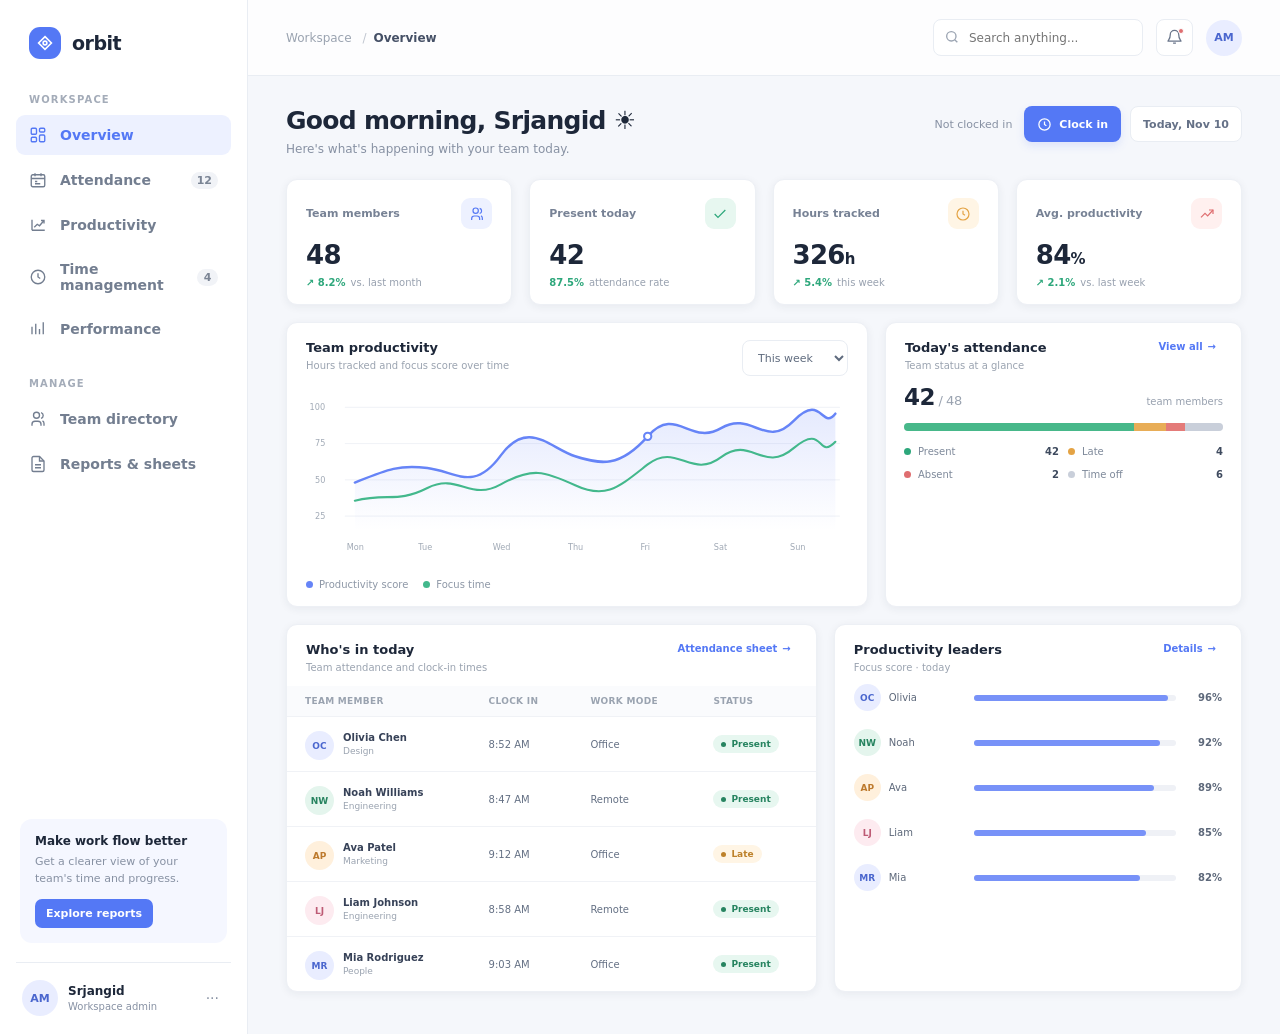
==== commit 6d714e81: "Add files via upload" ====
--- a/index.html
+++ b/index.html
@@ -5,1039 +5,7 @@
     <meta name="viewport" content="width=device-width, initial-scale=1.0" />
     <meta name="theme-color" content="#f5f7fb" />
     <title>Orbit — Team workspace</title>
-    <style>
-      :root {
-        color-scheme: light;
-        --ink: #1d2739;
-        --muted: #8791a3;
-        --line: #e9edf3;
-        --canvas: #f5f7fb;
-        --white: #fff;
-        --navy: #202b43;
-        --blue: #5478f5;
-        --blue-soft: #edf1ff;
-        --green: #2da77b;
-        --green-soft: #e7f7f0;
-        --amber: #e4a344;
-        --amber-soft: #fff5e5;
-        --red: #df6e70;
-        --red-soft: #fff0ef;
-        font-family:
-          Inter,
-          ui-sans-serif,
-          system-ui,
-          -apple-system,
-          BlinkMacSystemFont,
-          "Segoe UI",
-          sans-serif;
-      }
-
-      * {
-        box-sizing: border-box;
-      }
-      body {
-        margin: 0;
-        background: var(--canvas);
-        color: var(--ink);
-        font-size: 14px;
-      }
-      button,
-      input,
-      select {
-        font: inherit;
-      }
-      button {
-        cursor: pointer;
-      }
-      .app {
-        min-height: 100vh;
-        display: flex;
-      }
-      .sidebar {
-        width: 248px;
-        flex: 0 0 248px;
-        min-height: 100vh;
-        padding: 27px 16px 18px;
-        background: var(--white);
-        border-right: 1px solid var(--line);
-        display: flex;
-        flex-direction: column;
-      }
-      .brand {
-        display: flex;
-        align-items: center;
-        gap: 11px;
-        padding: 0 13px 35px;
-        color: var(--ink);
-        font-size: 19px;
-        font-weight: 750;
-        letter-spacing: -0.5px;
-      }
-      .brand-mark {
-        width: 32px;
-        height: 32px;
-        display: grid;
-        place-items: center;
-        border-radius: 11px;
-        background: var(--blue);
-        color: white;
-      }
-      .brand-mark svg {
-        width: 18px;
-        height: 18px;
-      }
-      .nav-label {
-        color: #a4acb9;
-        font-size: 10px;
-        font-weight: 750;
-        letter-spacing: 1.15px;
-        padding: 0 13px 10px;
-        text-transform: uppercase;
-      }
-      .nav-group {
-        display: grid;
-        gap: 5px;
-      }
-      .nav-item {
-        width: 100%;
-        display: flex;
-        align-items: center;
-        gap: 13px;
-        border: 0;
-        border-radius: 9px;
-        padding: 11px 13px;
-        background: transparent;
-        color: #737e90;
-        text-align: left;
-        font-weight: 550;
-        transition: 0.18s ease;
-      }
-      .nav-item:hover {
-        background: #f6f7fb;
-        color: var(--ink);
-      }
-      .nav-item.active {
-        background: var(--blue-soft);
-        color: var(--blue);
-        font-weight: 700;
-      }
-      .nav-item svg {
-        width: 18px;
-        height: 18px;
-        flex: 0 0 18px;
-        stroke-width: 1.8;
-      }
-      .nav-count {
-        margin-left: auto;
-        min-width: 21px;
-        padding: 2px 6px;
-        border-radius: 20px;
-        background: #f1f3f7;
-        color: #7a8494;
-        font-size: 11px;
-        text-align: center;
-      }
-      .nav-item.active .nav-count {
-        background: white;
-        color: var(--blue);
-      }
-      .sidebar-bottom {
-        margin-top: auto;
-      }
-      .upgrade-card {
-        margin: 22px 4px 19px;
-        border-radius: 12px;
-        padding: 15px;
-        background: #f5f7ff;
-      }
-      .upgrade-card strong {
-        display: block;
-        font-size: 12px;
-        margin-bottom: 5px;
-      }
-      .upgrade-card p {
-        margin: 0 0 12px;
-        color: var(--muted);
-        font-size: 11px;
-        line-height: 1.55;
-      }
-      .upgrade-card button {
-        border: 0;
-        border-radius: 7px;
-        background: var(--blue);
-        color: white;
-        padding: 8px 11px;
-        font-size: 11px;
-        font-weight: 700;
-      }
-      .profile {
-        border-top: 1px solid var(--line);
-        padding: 17px 6px 0;
-        display: flex;
-        align-items: center;
-        gap: 10px;
-      }
-      .avatar {
-        width: 36px;
-        height: 36px;
-        display: inline-grid;
-        flex: 0 0 36px;
-        place-items: center;
-        border-radius: 50%;
-        color: #445273;
-        background: #e8ecf7;
-        font-size: 11px;
-        font-weight: 750;
-      }
-      .avatar.blue {
-        color: #4a66ce;
-        background: #e9edff;
-      }
-      .avatar.green {
-        color: #26835f;
-        background: #e4f5ed;
-      }
-      .avatar.orange {
-        color: #bd7a2d;
-        background: #fff0dc;
-      }
-      .avatar.pink {
-        color: #bd5b75;
-        background: #fdebf0;
-      }
-      .profile-info {
-        min-width: 0;
-        flex: 1;
-      }
-      .profile-info strong,
-      .profile-info span {
-        display: block;
-      }
-      .profile-info strong {
-        font-size: 12px;
-      }
-      .profile-info span {
-        margin-top: 3px;
-        color: var(--muted);
-        font-size: 10px;
-      }
-      .profile button {
-        border: 0;
-        background: none;
-        color: var(--muted);
-      }
-      .main {
-        min-width: 0;
-        flex: 1;
-      }
-      .topbar {
-        height: 76px;
-        padding: 0 38px;
-        display: flex;
-        align-items: center;
-        justify-content: space-between;
-        background: rgba(255, 255, 255, 0.82);
-        border-bottom: 1px solid var(--line);
-      }
-      .breadcrumb {
-        color: #9aa3b0;
-        font-size: 12px;
-      }
-      .breadcrumb strong {
-        color: #455066;
-        font-weight: 600;
-      }
-      .top-actions {
-        display: flex;
-        align-items: center;
-        gap: 13px;
-      }
-      .search {
-        position: relative;
-      }
-      .search svg {
-        position: absolute;
-        top: 10px;
-        left: 11px;
-        width: 16px;
-        height: 16px;
-        color: #9ba4b2;
-      }
-      .search input {
-        width: 210px;
-        height: 37px;
-        border: 1px solid var(--line);
-        border-radius: 8px;
-        padding: 0 12px 0 35px;
-        outline: none;
-        background: white;
-        font-size: 12px;
-      }
-      .search input:focus,
-      .control:focus {
-        border-color: #9cafff;
-        box-shadow: 0 0 0 3px #edf1ff;
-      }
-      .icon-button {
-        position: relative;
-        width: 37px;
-        height: 37px;
-        display: grid;
-        place-items: center;
-        border: 1px solid var(--line);
-        border-radius: 8px;
-        background: white;
-        color: #69758a;
-      }
-      .icon-button svg {
-        width: 17px;
-        height: 17px;
-      }
-      .notification-dot {
-        position: absolute;
-        top: 8px;
-        right: 8px;
-        width: 6px;
-        height: 6px;
-        border: 1px solid white;
-        border-radius: 50%;
-        background: var(--red);
-      }
-      .mobile-menu {
-        display: none;
-      }
-      .content {
-        max-width: 1500px;
-        margin: auto;
-        padding: 30px 38px 42px;
-      }
-      .page-heading {
-        display: flex;
-        align-items: flex-start;
-        justify-content: space-between;
-        gap: 20px;
-        margin-bottom: 23px;
-      }
-      .page-heading h1 {
-        margin: 0;
-        font-size: 25px;
-        letter-spacing: -0.7px;
-        font-weight: 730;
-      }
-      .page-heading p {
-        margin: 7px 0 0;
-        color: var(--muted);
-        font-size: 12px;
-      }
-      .heading-actions {
-        display: flex;
-        align-items: center;
-        gap: 9px;
-      }
-      .control {
-        height: 36px;
-        border: 1px solid var(--line);
-        border-radius: 8px;
-        padding: 0 11px;
-        color: #5f6b7e;
-        background: white;
-        outline: none;
-        font-size: 11px;
-      }
-      .primary-button {
-        height: 36px;
-        display: inline-flex;
-        align-items: center;
-        justify-content: center;
-        gap: 7px;
-        border: 0;
-        border-radius: 8px;
-        padding: 0 13px;
-        background: var(--blue);
-        color: white;
-        font-size: 11px;
-        font-weight: 700;
-        box-shadow: 0 4px 9px #5478f526;
-      }
-      .primary-button:hover {
-        background: #4268ec;
-      }
-      .primary-button svg {
-        width: 15px;
-        height: 15px;
-      }
-      .secondary-button {
-        height: 36px;
-        border: 1px solid var(--line);
-        border-radius: 8px;
-        padding: 0 12px;
-        color: #657187;
-        background: white;
-        font-size: 11px;
-        font-weight: 650;
-      }
-      .clock-button.is-clocked {
-        background: #e45358;
-        box-shadow: 0 4px 9px #e4535826;
-      }
-      .clock-button.is-clocked:hover {
-        background: #d94348;
-      }
-      .clock-label {
-        color: var(--muted);
-        font-size: 11px;
-        margin-right: 3px;
-      }
-      .grid {
-        display: grid;
-        gap: 17px;
-      }
-      .metrics {
-        grid-template-columns: repeat(4, minmax(0, 1fr));
-        margin-bottom: 17px;
-      }
-      .card {
-        min-width: 0;
-        border: 1px solid #edf0f5;
-        border-radius: 11px;
-        background: white;
-        box-shadow: 0 2px 8px #1c2a4610;
-      }
-      .metric-card {
-        padding: 18px 19px 16px;
-      }
-      .metric-top {
-        display: flex;
-        justify-content: space-between;
-        align-items: center;
-        gap: 10px;
-      }
-      .metric-label {
-        color: #778295;
-        font-size: 11px;
-        font-weight: 550;
-      }
-      .metric-icon {
-        width: 31px;
-        height: 31px;
-        display: grid;
-        place-items: center;
-        border-radius: 9px;
-        background: var(--blue-soft);
-        color: var(--blue);
-      }
-      .metric-icon svg {
-        width: 16px;
-        height: 16px;
-      }
-      .metric-icon.green {
-        color: var(--green);
-        background: var(--green-soft);
-      }
-      .metric-icon.amber {
-        color: var(--amber);
-        background: var(--amber-soft);
-      }
-      .metric-icon.pink {
-        color: var(--red);
-        background: var(--red-soft);
-      }
-      .metric-value {
-        margin-top: 13px;
-        font-size: 26px;
-        line-height: 1;
-        font-weight: 740;
-        letter-spacing: -0.7px;
-      }
-      .metric-foot {
-        display: flex;
-        align-items: center;
-        gap: 5px;
-        margin-top: 9px;
-        color: #98a1af;
-        font-size: 10px;
-      }
-      .trend {
-        color: var(--green);
-        font-weight: 700;
-      }
-      .trend.down {
-        color: var(--red);
-      }
-      .overview-grid {
-        grid-template-columns: minmax(0, 1.63fr) minmax(280px, 1fr);
-        margin-bottom: 17px;
-      }
-      .card-heading {
-        padding: 17px 19px 0;
-        display: flex;
-        align-items: flex-start;
-        justify-content: space-between;
-        gap: 12px;
-      }
-      .card-heading h2 {
-        margin: 0;
-        font-size: 13px;
-        font-weight: 700;
-      }
-      .card-heading p {
-        margin: 5px 0 0;
-        color: #9aa3b0;
-        font-size: 10px;
-      }
-      .text-button {
-        display: inline-flex;
-        align-items: center;
-        gap: 5px;
-        border: 0;
-        background: transparent;
-        color: var(--blue);
-        font-size: 10px;
-        font-weight: 650;
-      }
-      .chart-wrap {
-        height: 203px;
-        padding: 7px 18px 15px;
-      }
-      .chart-wrap svg {
-        width: 100%;
-        height: 100%;
-        overflow: visible;
-      }
-      .chart-gridline {
-        stroke: #eef0f5;
-        stroke-width: 1;
-      }
-      .chart-label {
-        fill: #a0a9b5;
-        font-size: 9px;
-      }
-      .chart-area {
-        fill: url(#areaFill);
-      }
-      .chart-line {
-        fill: none;
-        stroke: #6684f7;
-        stroke-width: 2.7;
-        stroke-linecap: round;
-        stroke-linejoin: round;
-      }
-      .chart-line-2 {
-        fill: none;
-        stroke: #43b88c;
-        stroke-width: 2.3;
-        stroke-linecap: round;
-        stroke-linejoin: round;
-      }
-      .chart-dot {
-        fill: white;
-        stroke: #6684f7;
-        stroke-width: 2.3;
-      }
-      .chart-legend {
-        display: flex;
-        align-items: center;
-        gap: 15px;
-        padding: 0 19px 16px;
-        color: #8d97a6;
-        font-size: 10px;
-      }
-      .legend-item {
-        display: inline-flex;
-        align-items: center;
-        gap: 6px;
-      }
-      .legend-mark {
-        width: 7px;
-        height: 7px;
-        border-radius: 50%;
-        background: #6684f7;
-      }
-      .legend-mark.green {
-        background: #43b88c;
-      }
-      .attendance-content {
-        padding: 13px 18px 17px;
-      }
-      .attendance-summary {
-        display: flex;
-        justify-content: space-between;
-        align-items: baseline;
-        margin-bottom: 13px;
-      }
-      .attendance-summary strong {
-        font-size: 23px;
-        letter-spacing: -0.5px;
-      }
-      .attendance-summary span {
-        color: #98a1af;
-        font-size: 10px;
-      }
-      .attendance-bar {
-        height: 8px;
-        overflow: hidden;
-        display: flex;
-        border-radius: 10px;
-        background: #f3f4f7;
-      }
-      .attendance-bar span {
-        height: 100%;
-      }
-      .attendance-legend {
-        display: grid;
-        grid-template-columns: 1fr 1fr;
-        gap: 12px 9px;
-        margin-top: 15px;
-      }
-      .attendance-legend div {
-        display: flex;
-        align-items: center;
-        gap: 7px;
-        color: #7e899a;
-        font-size: 10px;
-      }
-      .attendance-legend strong {
-        margin-left: auto;
-        color: #3e4a5e;
-        font-weight: 650;
-      }
-      .legend-swatch {
-        width: 7px;
-        height: 7px;
-        border-radius: 50%;
-        background: var(--green);
-      }
-      .legend-swatch.amber {
-        background: var(--amber);
-      }
-      .legend-swatch.red {
-        background: var(--red);
-      }
-      .legend-swatch.grey {
-        background: #c9cfda;
-      }
-      .lower-grid {
-        grid-template-columns: minmax(0, 1.3fr) minmax(290px, 1fr);
-      }
-      .table-card {
-        overflow: hidden;
-      }
-      .table-card .card-heading {
-        padding-bottom: 13px;
-      }
-      .table-scroll {
-        overflow-x: auto;
-      }
-      table {
-        width: 100%;
-        border-collapse: collapse;
-        white-space: nowrap;
-      }
-      th {
-        padding: 10px 18px;
-        background: #fafbfd;
-        color: #9aa3b0;
-        text-align: left;
-        font-size: 9px;
-        font-weight: 650;
-        letter-spacing: 0.3px;
-        text-transform: uppercase;
-      }
-      td {
-        padding: 11px 18px;
-        border-top: 1px solid #f0f2f6;
-        color: #647084;
-        font-size: 10px;
-      }
-      .person {
-        display: flex;
-        align-items: center;
-        gap: 9px;
-      }
-      .person .avatar {
-        width: 29px;
-        height: 29px;
-        flex-basis: 29px;
-        font-size: 9px;
-      }
-      .person strong,
-      .person span {
-        display: block;
-      }
-      .person strong {
-        color: #374258;
-        font-size: 10px;
-        font-weight: 650;
-      }
-      .person span {
-        margin-top: 3px;
-        color: #9aa3b0;
-        font-size: 9px;
-      }
-      .status {
-        display: inline-flex;
-        align-items: center;
-        gap: 5px;
-        padding: 4px 8px;
-        border-radius: 20px;
-        color: #278460;
-        background: var(--green-soft);
-        font-size: 9px;
-        font-weight: 650;
-      }
-      .status::before {
-        content: "";
-        width: 5px;
-        height: 5px;
-        border-radius: 50%;
-        background: currentColor;
-      }
-      .status.late {
-        color: #bd812a;
-        background: var(--amber-soft);
-      }
-      .status.absent {
-        color: #ce6061;
-        background: var(--red-soft);
-      }
-      .status.remote {
-        color: #5b71cb;
-        background: #edf0ff;
-      }
-      .productivity-list {
-        padding: 2px 19px 13px;
-      }
-      .productivity-row {
-        display: grid;
-        grid-template-columns: minmax(88px, 0.75fr) 1.4fr 34px;
-        align-items: center;
-        gap: 12px;
-        padding: 9px 0;
-      }
-      .productivity-person {
-        display: flex;
-        align-items: center;
-        gap: 8px;
-        min-width: 0;
-      }
-      .productivity-person .avatar {
-        width: 27px;
-        height: 27px;
-        flex-basis: 27px;
-        font-size: 9px;
-      }
-      .productivity-person span {
-        overflow: hidden;
-        color: #5d687a;
-        font-size: 10px;
-        text-overflow: ellipsis;
-      }
-      .progress {
-        height: 6px;
-        border-radius: 8px;
-        background: #eff1f6;
-      }
-      .progress span {
-        display: block;
-        height: 100%;
-        border-radius: inherit;
-        background: #7892f8;
-      }
-      .productivity-row strong {
-        text-align: right;
-        color: #5d687a;
-        font-size: 10px;
-        font-weight: 650;
-      }
-      .view {
-        display: none;
-      }
-      .view.active {
-        display: block;
-      }
-      .section-grid {
-        grid-template-columns: minmax(0, 1.55fr) minmax(260px, 0.85fr);
-        margin-top: 18px;
-      }
-      .mini-stat-grid {
-        grid-template-columns: repeat(2, 1fr);
-        gap: 10px;
-        padding: 17px;
-      }
-      .mini-stat {
-        padding: 12px;
-        border-radius: 9px;
-        background: #f8f9fc;
-      }
-      .mini-stat span {
-        display: block;
-        color: #909aaa;
-        font-size: 10px;
-      }
-      .mini-stat strong {
-        display: block;
-        margin-top: 7px;
-        font-size: 20px;
-      }
-      .toolbar {
-        display: flex;
-        align-items: center;
-        gap: 8px;
-      }
-      .toolbar .search input {
-        width: 180px;
-      }
-      .task-list {
-        padding: 4px 19px 12px;
-      }
-      .task-row {
-        display: flex;
-        align-items: center;
-        gap: 11px;
-        padding: 12px 0;
-        border-top: 1px solid #f0f2f6;
-      }
-      .task-row:first-child {
-        border-top: 0;
-      }
-      .task-check {
-        width: 17px;
-        height: 17px;
-        accent-color: var(--blue);
-      }
-      .task-copy {
-        min-width: 0;
-        flex: 1;
-      }
-      .task-copy strong,
-      .task-copy span {
-        display: block;
-      }
-      .task-copy strong {
-        color: #4a566b;
-        font-size: 11px;
-        font-weight: 650;
-      }
-      .task-copy span {
-        margin-top: 4px;
-        color: #9aa3b0;
-        font-size: 9px;
-      }
-      .task-row.done .task-copy strong {
-        color: #a4acb8;
-        text-decoration: line-through;
-      }
-      .priority {
-        padding: 4px 7px;
-        border-radius: 10px;
-        color: #bd812a;
-        background: var(--amber-soft);
-        font-size: 9px;
-      }
-      .priority.high {
-        color: #ce6061;
-        background: var(--red-soft);
-      }
-      .priority.low {
-        color: #5c73cd;
-        background: #edf0ff;
-      }
-      .score-list {
-        padding: 5px 19px 15px;
-      }
-      .score-row {
-        padding: 12px 0;
-        border-top: 1px solid #f0f2f6;
-      }
-      .score-row:first-child {
-        border-top: 0;
-      }
-      .score-info {
-        display: flex;
-        justify-content: space-between;
-        gap: 10px;
-        margin-bottom: 8px;
-      }
-      .score-info strong {
-        color: #586477;
-        font-size: 10px;
-        font-weight: 600;
-      }
-      .score-info span {
-        color: #7182d6;
-        font-size: 10px;
-        font-weight: 700;
-      }
-      .score-row .progress {
-        height: 5px;
-      }
-      .empty-state {
-        padding: 32px;
-        color: #8c96a6;
-        text-align: center;
-        font-size: 12px;
-      }
-      .toast {
-        position: fixed;
-        right: 24px;
-        bottom: 24px;
-        z-index: 20;
-        padding: 12px 16px;
-        border-radius: 9px;
-        background: #24314a;
-        color: white;
-        box-shadow: 0 8px 24px #17243b30;
-        font-size: 12px;
-        opacity: 0;
-        transform: translateY(8px);
-        pointer-events: none;
-        transition: 0.2s ease;
-      }
-      .toast.show {
-        opacity: 1;
-        transform: translateY(0);
-      }
-      dialog {
-        width: min(420px, calc(100vw - 32px));
-        border: 1px solid var(--line);
-        border-radius: 13px;
-        padding: 0;
-        box-shadow: 0 22px 70px #1d273955;
-        color: var(--ink);
-      }
-      dialog::backdrop {
-        background: #1e29425e;
-      }
-      .dialog-head {
-        padding: 19px 20px 14px;
-        border-bottom: 1px solid var(--line);
-      }
-      .dialog-head h2 {
-        margin: 0;
-        font-size: 16px;
-      }
-      .dialog-body {
-        display: grid;
-        gap: 12px;
-        padding: 17px 20px;
-      }
-      .dialog-body label {
-        display: grid;
-        gap: 6px;
-        color: #69758a;
-        font-size: 11px;
-        font-weight: 650;
-      }
-      .dialog-body input,
-      .dialog-body select {
-        height: 37px;
-        border: 1px solid var(--line);
-        border-radius: 7px;
-        padding: 0 10px;
-        outline: none;
-        color: var(--ink);
-        background: white;
-      }
-      .dialog-actions {
-        display: flex;
-        justify-content: flex-end;
-        gap: 8px;
-        padding: 0 20px 18px;
-      }
-      @media (max-width: 1120px) {
-        .sidebar {
-          width: 218px;
-          flex-basis: 218px;
-        }
-        .content {
-          padding-right: 25px;
-          padding-left: 25px;
-        }
-        .topbar {
-          padding-right: 25px;
-          padding-left: 25px;
-        }
-        .metrics {
-          grid-template-columns: repeat(2, 1fr);
-        }
-      }
-      @media (max-width: 800px) {
-        .sidebar {
-          position: fixed;
-          z-index: 10;
-          inset: 0 auto 0 0;
-          width: 248px;
-          transform: translateX(-100%);
-          transition: transform 0.2s ease;
-          box-shadow: 10px 0 30px #1d273922;
-        }
-        .sidebar.open {
-          transform: translateX(0);
-        }
-        .mobile-menu {
-          display: grid;
-        }
-        .topbar {
-          height: 65px;
-          padding: 0 18px;
-        }
-        .content {
-          padding: 24px 18px 35px;
-        }
-        .overview-grid,
-        .lower-grid,
-        .section-grid {
-          grid-template-columns: 1fr;
-        }
-        .top-actions {
-          gap: 8px;
-        }
-      }
-      @media (max-width: 540px) {
-        .search input {
-          width: 150px;
-        }
-        .search.top-search {
-          display: none;
-        }
-        .page-heading {
-          display: block;
-        }
-        .heading-actions {
-          margin-top: 15px;
-          flex-wrap: wrap;
-        }
-        .metrics {
-          gap: 10px;
-        }
-        .metric-card {
-          padding: 14px;
-        }
-        .metric-value {
-          font-size: 22px;
-        }
-        .metric-label {
-          font-size: 10px;
-        }
-        .toolbar {
-          flex-wrap: wrap;
-        }
-        .toolbar .search {
-          flex: 1;
-        }
-        .toolbar .search input {
-          width: 100%;
-        }
-        th,
-        td {
-          padding-right: 12px;
-          padding-left: 12px;
-        }
-        .chart-wrap {
-          height: 180px;
-        }
-      }
-    </style>
+    <link rel="stylesheet" href="./style.css" />
   </head>
   <body>
     <div class="app">
@@ -1117,7 +85,7 @@
           <div class="profile">
             <span class="avatar blue">AM</span>
             <div class="profile-info">
-              <strong>Alex Morgan</strong><span>Workspace admin</span>
+              <strong>Srjangid </strong><span>Workspace admin</span>
             </div>
             <button type="button" aria-label="Profile options">···</button>
           </div>
@@ -1184,7 +152,9 @@
           <section class="view active" id="view-overview">
             <div class="page-heading">
               <div>
-                <h1>Good morning, Alex <span aria-hidden="true">☀️</span></h1>
+                <h1>
+                  Good morning, Srjangid <span aria-hidden="true">☀️</span>
+                </h1>
                 <p>Here's what's happening with your team today.</p>
               </div>
               <div class="heading-actions">
@@ -2148,614 +1118,6 @@
       </form>
     </dialog>
     <div class="toast" id="toast" role="status" aria-live="polite"></div>
-    <script>
-      const people = [
-        {
-          name: "Olivia Chen",
-          initials: "OC",
-          color: "blue",
-          department: "Design",
-          role: "Product Designer",
-          time: "8:52 AM",
-          out: "—",
-          hours: "4h 12m",
-          mode: "Office",
-          status: "Present",
-          score: 96,
-        },
-        {
-          name: "Noah Williams",
-          initials: "NW",
-          color: "green",
-          department: "Engineering",
-          role: "Engineering Lead",
-          time: "8:47 AM",
-          out: "—",
-          hours: "4h 18m",
-          mode: "Remote",
-          status: "Present",
-          score: 92,
-        },
-        {
-          name: "Ava Patel",
-          initials: "AP",
-          color: "orange",
-          department: "Marketing",
-          role: "Marketing Manager",
-          time: "9:12 AM",
-          out: "—",
-          hours: "3h 53m",
-          mode: "Office",
-          status: "Late",
-          score: 89,
-        },
-        {
-          name: "Liam Johnson",
-          initials: "LJ",
-          color: "pink",
-          department: "Engineering",
-          role: "Frontend Developer",
-          time: "8:58 AM",
-          out: "—",
-          hours: "4h 06m",
-          mode: "Remote",
-          status: "Present",
-          score: 85,
-        },
-        {
-          name: "Mia Rodriguez",
-          initials: "MR",
-          color: "blue",
-          department: "People",
-          role: "People Partner",
-          time: "9:03 AM",
-          out: "—",
-          hours: "4h 01m",
-          mode: "Office",
-          status: "Present",
-          score: 82,
-        },
-        {
-          name: "Ethan Kim",
-          initials: "EK",
-          color: "green",
-          department: "Sales",
-          role: "Account Executive",
-          time: "9:18 AM",
-          out: "—",
-          hours: "3h 46m",
-          mode: "Office",
-          status: "Late",
-          score: 78,
-        },
-        {
-          name: "Isabella Brown",
-          initials: "IB",
-          color: "orange",
-          department: "Finance",
-          role: "Financial Analyst",
-          time: "—",
-          out: "—",
-          hours: "—",
-          mode: "—",
-          status: "Absent",
-          score: 73,
-        },
-        {
-          name: "Lucas Garcia",
-          initials: "LG",
-          color: "pink",
-          department: "Design",
-          role: "UX Researcher",
-          time: "9:01 AM",
-          out: "—",
-          hours: "4h 03m",
-          mode: "Remote",
-          status: "Remote",
-          score: 71,
-        },
-      ];
-      const taskDefaults = [
-        {
-          title: "Finalize Q4 design review",
-          due: "10:30 AM",
-          priority: "High",
-          done: true,
-        },
-        {
-          title: "Weekly product sync",
-          due: "11:00 AM",
-          priority: "Normal",
-          done: true,
-        },
-        {
-          title: "Review sprint goals with team",
-          due: "2:00 PM",
-          priority: "High",
-          done: false,
-        },
-        {
-          title: "Share November performance notes",
-          due: "4:00 PM",
-          priority: "Low",
-          done: false,
-        },
-      ];
-      const goals = [
-        {
-          title: "Ship the customer insights dashboard",
-          team: "Product & Design",
-          progress: 82,
-        },
-        {
-          title: "Improve onboarding completion rate",
-          team: "Growth",
-          progress: 68,
-        },
-        {
-          title: "Reduce customer response time",
-          team: "Customer Success",
-          progress: 91,
-        },
-        {
-          title: "Launch Q4 reliability improvements",
-          team: "Engineering",
-          progress: 74,
-        },
-      ];
-      const getSaved = (key, fallback) => {
-        try {
-          const value = localStorage.getItem(key);
-          return value ? JSON.parse(value) : fallback;
-        } catch (error) {
-          console.error(`Unable to read ${key} from local storage.`, error);
-          return fallback;
-        }
-      };
-      let tasks = getSaved("orbitTasks", taskDefaults);
-      let extraPeople = getSaved("orbitAttendance", []);
-      let clockedIn = getSaved("orbitClockedIn", false);
-      let clockStarted = getSaved("orbitClockStarted", null);
-      const allPeople = () => [...people, ...extraPeople];
-      const initialsFor = (name) =>
-        name
-          .trim()
-          .split(/\s+/)
-          .slice(0, 2)
-          .map((part) => part[0].toUpperCase())
-          .join("");
-      const toast = (message) => {
-        const node = document.getElementById("toast");
-        node.textContent = message;
-        node.classList.add("show");
-        clearTimeout(toast.timer);
-        toast.timer = setTimeout(() => node.classList.remove("show"), 2600);
-      };
-      const statusClass = (status) => status.toLowerCase();
-      const personCell = (person) =>
-        `<div class="person"><span class="avatar ${person.color || "blue"}">${person.initials || initialsFor(person.name)}</span><div><strong>${escapeHtml(person.name)}</strong><span>${escapeHtml(person.department || "Team")}</span></div></div>`;
-      function escapeHtml(value) {
-        return String(value).replace(
-          /[&<>"']/g,
-          (character) =>
-            ({
-              "&": "&amp;",
-              "<": "&lt;",
-              ">": "&gt;",
-              '"': "&quot;",
-              "'": "&#39;",
-            })[character],
-        );
-      }
-      function renderOverview() {
-        const rows = allPeople().slice(0, 5);
-        document.getElementById("overviewAttendance").innerHTML = rows
-          .map(
-            (person) =>
-              `<tr><td>${personCell(person)}</td><td>${escapeHtml(person.time || "—")}</td><td>${escapeHtml(person.mode || "—")}</td><td><span class="status ${statusClass(person.status)}">${escapeHtml(person.status)}</span></td></tr>`,
-          )
-          .join("");
-        const leaders = [...people]
-          .sort((a, b) => b.score - a.score)
-          .slice(0, 5);
-        document.getElementById("leaderList").innerHTML = leaders
-          .map(renderProductivityRow)
-          .join("");
-      }
-      function renderProductivityRow(person) {
-        return `<div class="productivity-row"><div class="productivity-person"><span class="avatar ${person.color}">${person.initials}</span><span>${escapeHtml(person.name.split(" ")[0])}</span></div><div class="progress"><span style="width:${person.score}%"></span></div><strong>${person.score}%</strong></div>`;
-      }
-      function renderAttendance() {
-        const query = document
-          .getElementById("attendanceSearch")
-          .value.trim()
-          .toLowerCase();
-        const filter = document.getElementById("attendanceFilter").value;
-        const rows = allPeople().filter(
-          (person) =>
-            person.name.toLowerCase().includes(query) &&
-            (filter === "all" || person.status === filter),
-        );
-        document.getElementById("attendanceRows").innerHTML = rows.length
-          ? rows
-              .map(
-                (person) =>
-                  `<tr><td>${personCell(person)}</td><td>${escapeHtml(person.department || "Team")}</td><td>${escapeHtml(person.time || "—")}</td><td>${escapeHtml(person.out || "—")}</td><td>${escapeHtml(person.hours || "—")}</td><td>${escapeHtml(person.mode || "—")}</td><td><span class="status ${statusClass(person.status)}">${escapeHtml(person.status)}</span></td></tr>`,
-              )
-              .join("")
-          : `<tr><td colspan="7"><div class="empty-state">No team members match your filters.</div></td></tr>`;
-      }
-      function renderTasks() {
-        document.getElementById("taskList").innerHTML = tasks.length
-          ? tasks
-              .map(
-                (task, index) =>
-                  `<div class="task-row ${task.done ? "done" : ""}"><input class="task-check" type="checkbox" data-task="${index}" ${task.done ? "checked" : ""} aria-label="Mark ${escapeHtml(task.title)} complete"><div class="task-copy"><strong>${escapeHtml(task.title)}</strong><span>Due ${escapeHtml(task.due)}</span></div><span class="priority ${task.priority.toLowerCase()}">${escapeHtml(task.priority)}</span></div>`,
-              )
-              .join("")
-          : `<div class="empty-state">You're all clear. Add a task to plan your day.</div>`;
-        document.getElementById("completedTasks").textContent =
-          `${tasks.filter((task) => task.done).length} / ${tasks.length}`;
-        localStorage.setItem("orbitTasks", JSON.stringify(tasks));
-      }
-      function renderAttendanceDate() {
-        const value = document.getElementById("attendanceDate").value;
-        if (!value) return;
-        const date = new Date(`${value}T12:00:00`);
-        document.getElementById("attendanceTableDate").textContent =
-          `${date.toLocaleDateString("en-US", { weekday: "long", month: "long", day: "numeric", year: "numeric" })} · Showing ${allPeople().length} sample records`;
-      }
-      function renderScoreLists() {
-        document.getElementById("productivityPeople").innerHTML = [...people]
-          .sort((a, b) => b.score - a.score)
-          .map(renderProductivityRow)
-          .join("");
-        document.getElementById("topPerformers").innerHTML = [...people]
-          .sort((a, b) => b.score - a.score)
-          .slice(0, 5)
-          .map(renderProductivityRow)
-          .join("");
-        document.getElementById("goalsList").innerHTML = goals
-          .map(
-            (goal) =>
-              `<div class="score-row"><div class="score-info"><div><strong>${escapeHtml(goal.title)}</strong><div style="margin-top:4px;color:#9aa3b0;font-size:9px">${escapeHtml(goal.team)}</div></div><span>${goal.progress}%</span></div><div class="progress"><span style="width:${goal.progress}%"></span></div></div>`,
-          )
-          .join("");
-      }
-      function renderTeam() {
-        const query = document
-          .getElementById("teamSearch")
-          .value.trim()
-          .toLowerCase();
-        const matches = allPeople().filter(
-          (person) =>
-            person.name.toLowerCase().includes(query) ||
-            (person.department || "").toLowerCase().includes(query),
-        );
-        document.getElementById("teamRows").innerHTML =
-          matches
-            .map(
-              (person) =>
-                `<tr><td>${personCell(person)}</td><td>${escapeHtml(person.department || "Team")}</td><td>${escapeHtml(person.role || "Team member")}</td><td>${escapeHtml(person.mode === "Remote" ? "Remote" : "New York, NY")}</td><td><span class="status ${statusClass(person.status)}">${person.status === "Absent" ? "Away" : "Available"}</span></td></tr>`,
-            )
-            .join("") ||
-          `<tr><td colspan="5"><div class="empty-state">No team members found.</div></td></tr>`;
-      }
-      function updateClockUI() {
-        const label = clockedIn
-          ? `Clocked in${clockStarted ? ` · ${new Date(clockStarted).toLocaleTimeString([], { hour: "numeric", minute: "2-digit" })}` : ""}`
-          : "Not clocked in";
-        document.getElementById("clockStatus").textContent = label;
-        document.getElementById("timeClockStatus").textContent = label;
-        document.querySelectorAll(".clock-button").forEach((button) => {
-          button.classList.toggle("is-clocked", clockedIn);
-          const text = button.querySelector("span");
-          if (text) text.textContent = clockedIn ? "Clock out" : "Clock in";
-        });
-      }
-      function showView(name) {
-        document
-          .querySelectorAll(".view")
-          .forEach((view) =>
-            view.classList.toggle("active", view.id === `view-${name}`),
-          );
-        document
-          .querySelectorAll(".nav-item")
-          .forEach((item) =>
-            item.classList.toggle("active", item.dataset.view === name),
-          );
-        const active = document.querySelector(`.nav-item[data-view="${name}"]`);
-        const label = active
-          ? Array.from(active.childNodes)
-              .filter((node) => node.nodeType === Node.TEXT_NODE)
-              .map((node) => node.textContent)
-              .join("")
-              .trim()
-          : "Overview";
-        document.getElementById("breadcrumbPage").textContent = label;
-        document.getElementById("sidebar").classList.remove("open");
-        window.scrollTo({ top: 0, behavior: "smooth" });
-      }
-      function downloadCsv(filename, rows) {
-        const csv = rows
-          .map((row) =>
-            row
-              .map((value) => `"${String(value ?? "").replace(/"/g, '""')}"`)
-              .join(","),
-          )
-          .join("\r\n");
-        const url = URL.createObjectURL(
-          new Blob(["\ufeff" + csv], { type: "text/csv;charset=utf-8" }),
-        );
-        const link = document.createElement("a");
-        link.href = url;
-        link.download = filename;
-        link.click();
-        setTimeout(() => URL.revokeObjectURL(url), 1000);
-      }
-      function exportAttendance() {
-        const rows = [
-          [
-            "Name",
-            "Department",
-            "Clock in",
-            "Clock out",
-            "Hours",
-            "Work mode",
-            "Status",
-          ],
-          ...allPeople().map((person) => [
-            person.name,
-            person.department,
-            person.time,
-            person.out,
-            person.hours,
-            person.mode,
-            person.status,
-          ]),
-        ];
-        downloadCsv("orbit-attendance-sheet.csv", rows);
-        toast("Attendance sheet exported.");
-      }
-      function exportProductivity() {
-        downloadCsv("orbit-productivity-report.csv", [
-          ["Name", "Department", "Focus score"],
-          ...people.map((person) => [
-            person.name,
-            person.department,
-            `${person.score}%`,
-          ]),
-        ]);
-        toast("Productivity report exported.");
-      }
-      function bindExport(id, filename, rows, message) {
-        document.getElementById(id).addEventListener("click", () => {
-          downloadCsv(filename, rows);
-          toast(message);
-        });
-      }
-      document
-        .querySelectorAll(".nav-item, [data-view]")
-        .forEach((button) =>
-          button.addEventListener("click", () => showView(button.dataset.view)),
-        );
-      document
-        .getElementById("menuToggle")
-        .addEventListener("click", () =>
-          document.getElementById("sidebar").classList.toggle("open"),
-        );
-      document
-        .getElementById("attendanceSearch")
-        .addEventListener("input", renderAttendance);
-      document
-        .getElementById("attendanceFilter")
-        .addEventListener("change", renderAttendance);
-      document
-        .getElementById("attendanceDate")
-        .addEventListener("change", renderAttendanceDate);
-      document
-        .getElementById("teamSearch")
-        .addEventListener("input", renderTeam);
-      document
-        .getElementById("globalSearch")
-        .addEventListener("keydown", (event) => {
-          if (event.key === "Enter" && event.currentTarget.value.trim()) {
-            const query = event.currentTarget.value.trim();
-            document.getElementById("attendanceSearch").value = query;
-            showView("attendance");
-            renderAttendance();
-            event.currentTarget.value = "";
-          }
-        });
-      document
-        .getElementById("clockButton")
-        .addEventListener("click", toggleClock);
-      document
-        .querySelectorAll("[data-clock]")
-        .forEach((button) => button.addEventListener("click", toggleClock));
-      function toggleClock() {
-        clockedIn = !clockedIn;
-        clockStarted = clockedIn ? new Date().toISOString() : null;
-        localStorage.setItem("orbitClockedIn", JSON.stringify(clockedIn));
-        localStorage.setItem("orbitClockStarted", JSON.stringify(clockStarted));
-        updateClockUI();
-        toast(
-          clockedIn
-            ? "You're clocked in. Have a focused day!"
-            : "You're clocked out. Your time has been saved.",
-        );
-      }
-      document
-        .getElementById("taskList")
-        .addEventListener("change", (event) => {
-          const input = event.target.closest("[data-task]");
-          if (!input) return;
-          tasks[Number(input.dataset.task)].done = input.checked;
-          renderTasks();
-        });
-      document
-        .getElementById("newTaskButton")
-        .addEventListener("click", () =>
-          document.getElementById("taskDialog").showModal(),
-        );
-      document
-        .getElementById("taskForm")
-        .addEventListener("submit", (event) => {
-          event.preventDefault();
-          const data = new FormData(event.currentTarget);
-          const time = String(data.get("due"));
-          const [hour, minute] = time.split(":").map(Number);
-          const due = new Date(2000, 0, 1, hour, minute).toLocaleTimeString(
-            [],
-            { hour: "numeric", minute: "2-digit" },
-          );
-          tasks.push({
-            title: String(data.get("title")).trim(),
-            due,
-            priority: String(data.get("priority")),
-            done: false,
-          });
-          renderTasks();
-          event.currentTarget.reset();
-          document.getElementById("taskDialog").close();
-          toast("Task added to your day.");
-        });
-      document
-        .getElementById("clearCompleted")
-        .addEventListener("click", () => {
-          const before = tasks.length;
-          tasks = tasks.filter((task) => !task.done);
-          renderTasks();
-          toast(
-            before === tasks.length
-              ? "No completed tasks to clear."
-              : "Completed tasks cleared.",
-          );
-        });
-      document
-        .querySelectorAll("[data-close-dialog]")
-        .forEach((button) =>
-          button.addEventListener("click", () =>
-            button.closest("dialog").close(),
-          ),
-        );
-      document
-        .getElementById("addAttendance")
-        .addEventListener("click", () =>
-          document.getElementById("entryDialog").showModal(),
-        );
-      document
-        .getElementById("entryForm")
-        .addEventListener("submit", (event) => {
-          event.preventDefault();
-          const data = new FormData(event.currentTarget);
-          const status = String(data.get("status"));
-          extraPeople.push({
-            name: String(data.get("name")).trim(),
-            initials: initialsFor(String(data.get("name"))),
-            color: "blue",
-            department: String(data.get("department")).trim(),
-            role: "Team member",
-            time:
-              status === "Absent"
-                ? "—"
-                : new Date().toLocaleTimeString([], {
-                    hour: "numeric",
-                    minute: "2-digit",
-                  }),
-            out: "—",
-            hours: status === "Absent" ? "—" : "0h 00m",
-            mode:
-              status === "Remote"
-                ? "Remote"
-                : status === "Absent"
-                  ? "—"
-                  : "Office",
-            status,
-            score: 75,
-          });
-          localStorage.setItem("orbitAttendance", JSON.stringify(extraPeople));
-          renderAttendance();
-          renderOverview();
-          renderAttendanceDate();
-          renderTeam();
-          event.currentTarget.reset();
-          document.getElementById("entryDialog").close();
-          toast("Attendance entry added.");
-        });
-      document
-        .getElementById("exportAttendance")
-        .addEventListener("click", exportAttendance);
-      document
-        .getElementById("reportAttendance")
-        .addEventListener("click", exportAttendance);
-      document
-        .getElementById("exportProductivity")
-        .addEventListener("click", exportProductivity);
-      document
-        .getElementById("reportProductivity")
-        .addEventListener("click", exportProductivity);
-      bindExport(
-        "exportPerformance",
-        "orbit-performance-report.csv",
-        [
-          ["Goal", "Team", "Progress"],
-          ...goals.map((goal) => [goal.title, goal.team, `${goal.progress}%`]),
-        ],
-        "Performance report exported.",
-      );
-      bindExport(
-        "reportPerformance",
-        "orbit-performance-report.csv",
-        [
-          ["Goal", "Team", "Progress"],
-          ...goals.map((goal) => [goal.title, goal.team, `${goal.progress}%`]),
-        ],
-        "Performance report exported.",
-      );
-      bindExport(
-        "reportTime",
-        "orbit-time-report.csv",
-        [
-          ["Team member", "Hours tracked this week"],
-          ...people.map((person) => [person.name, person.hours]),
-        ],
-        "Time report exported.",
-      );
-      document
-        .getElementById("addGoal")
-        .addEventListener("click", () =>
-          toast("Goal creation is ready to connect to your workspace."),
-        );
-      document
-        .getElementById("inviteMember")
-        .addEventListener("click", () =>
-          toast("Invite flow is ready to connect to your workspace."),
-        );
-      document
-        .getElementById("notificationButton")
-        .addEventListener("click", () =>
-          toast("You're all caught up on notifications."),
-        );
-      document
-        .getElementById("todayButton")
-        .addEventListener("click", () =>
-          toast("Showing today's team activity."),
-        );
-      document
-        .getElementById("chartRange")
-        .addEventListener("change", (event) =>
-          toast(
-            `Showing productivity for ${event.target.value === "week" ? "this week" : "this month"}.`,
-          ),
-        );
-      renderOverview();
-      renderAttendance();
-      renderTasks();
-      renderScoreLists();
-      renderTeam();
-      renderAttendanceDate();
-      updateClockUI();
-    </script>
+    <script src="./main.js"></script>
   </body>
 </html>
--- a/style.css
+++ b/style.css
@@ -0,0 +1,1033 @@
+:root {
+  color-scheme: light;
+  --ink: #1d2739;
+  --muted: #8791a3;
+  --line: #e9edf3;
+  --canvas: #f5f7fb;
+  --white: #fff;
+  --navy: #202b43;
+  --blue: #5478f5;
+  --blue-soft: #edf1ff;
+  --green: #2da77b;
+  --green-soft: #e7f7f0;
+  --amber: #e4a344;
+  --amber-soft: #fff5e5;
+  --red: #df6e70;
+  --red-soft: #fff0ef;
+  font-family:
+    Inter,
+    ui-sans-serif,
+    system-ui,
+    -apple-system,
+    BlinkMacSystemFont,
+    "Segoe UI",
+    sans-serif;
+}
+
+* {
+  box-sizing: border-box;
+}
+body {
+  margin: 0;
+  background: var(--canvas);
+  color: var(--ink);
+  font-size: 14px;
+}
+button,
+input,
+select {
+  font: inherit;
+}
+button {
+  cursor: pointer;
+}
+.app {
+  min-height: 100vh;
+  display: flex;
+}
+.sidebar {
+  width: 248px;
+  flex: 0 0 248px;
+  min-height: 100vh;
+  padding: 27px 16px 18px;
+  background: var(--white);
+  border-right: 1px solid var(--line);
+  display: flex;
+  flex-direction: column;
+}
+.brand {
+  display: flex;
+  align-items: center;
+  gap: 11px;
+  padding: 0 13px 35px;
+  color: var(--ink);
+  font-size: 19px;
+  font-weight: 750;
+  letter-spacing: -0.5px;
+}
+.brand-mark {
+  width: 32px;
+  height: 32px;
+  display: grid;
+  place-items: center;
+  border-radius: 11px;
+  background: var(--blue);
+  color: white;
+}
+.brand-mark svg {
+  width: 18px;
+  height: 18px;
+}
+.nav-label {
+  color: #a4acb9;
+  font-size: 10px;
+  font-weight: 750;
+  letter-spacing: 1.15px;
+  padding: 0 13px 10px;
+  text-transform: uppercase;
+}
+.nav-group {
+  display: grid;
+  gap: 5px;
+}
+.nav-item {
+  width: 100%;
+  display: flex;
+  align-items: center;
+  gap: 13px;
+  border: 0;
+  border-radius: 9px;
+  padding: 11px 13px;
+  background: transparent;
+  color: #737e90;
+  text-align: left;
+  font-weight: 550;
+  transition: 0.18s ease;
+}
+.nav-item:hover {
+  background: #f6f7fb;
+  color: var(--ink);
+}
+.nav-item.active {
+  background: var(--blue-soft);
+  color: var(--blue);
+  font-weight: 700;
+}
+.nav-item svg {
+  width: 18px;
+  height: 18px;
+  flex: 0 0 18px;
+  stroke-width: 1.8;
+}
+.nav-count {
+  margin-left: auto;
+  min-width: 21px;
+  padding: 2px 6px;
+  border-radius: 20px;
+  background: #f1f3f7;
+  color: #7a8494;
+  font-size: 11px;
+  text-align: center;
+}
+.nav-item.active .nav-count {
+  background: white;
+  color: var(--blue);
+}
+.sidebar-bottom {
+  margin-top: auto;
+}
+.upgrade-card {
+  margin: 22px 4px 19px;
+  border-radius: 12px;
+  padding: 15px;
+  background: #f5f7ff;
+}
+.upgrade-card strong {
+  display: block;
+  font-size: 12px;
+  margin-bottom: 5px;
+}
+.upgrade-card p {
+  margin: 0 0 12px;
+  color: var(--muted);
+  font-size: 11px;
+  line-height: 1.55;
+}
+.upgrade-card button {
+  border: 0;
+  border-radius: 7px;
+  background: var(--blue);
+  color: white;
+  padding: 8px 11px;
+  font-size: 11px;
+  font-weight: 700;
+}
+.profile {
+  border-top: 1px solid var(--line);
+  padding: 17px 6px 0;
+  display: flex;
+  align-items: center;
+  gap: 10px;
+}
+.avatar {
+  width: 36px;
+  height: 36px;
+  display: inline-grid;
+  flex: 0 0 36px;
+  place-items: center;
+  border-radius: 50%;
+  color: #445273;
+  background: #e8ecf7;
+  font-size: 11px;
+  font-weight: 750;
+}
+.avatar.blue {
+  color: #4a66ce;
+  background: #e9edff;
+}
+.avatar.green {
+  color: #26835f;
+  background: #e4f5ed;
+}
+.avatar.orange {
+  color: #bd7a2d;
+  background: #fff0dc;
+}
+.avatar.pink {
+  color: #bd5b75;
+  background: #fdebf0;
+}
+.profile-info {
+  min-width: 0;
+  flex: 1;
+}
+.profile-info strong,
+.profile-info span {
+  display: block;
+}
+.profile-info strong {
+  font-size: 12px;
+}
+.profile-info span {
+  margin-top: 3px;
+  color: var(--muted);
+  font-size: 10px;
+}
+.profile button {
+  border: 0;
+  background: none;
+  color: var(--muted);
+}
+.main {
+  min-width: 0;
+  flex: 1;
+}
+.topbar {
+  height: 76px;
+  padding: 0 38px;
+  display: flex;
+  align-items: center;
+  justify-content: space-between;
+  background: rgba(255, 255, 255, 0.82);
+  border-bottom: 1px solid var(--line);
+}
+.breadcrumb {
+  color: #9aa3b0;
+  font-size: 12px;
+}
+.breadcrumb strong {
+  color: #455066;
+  font-weight: 600;
+}
+.top-actions {
+  display: flex;
+  align-items: center;
+  gap: 13px;
+}
+.search {
+  position: relative;
+}
+.search svg {
+  position: absolute;
+  top: 10px;
+  left: 11px;
+  width: 16px;
+  height: 16px;
+  color: #9ba4b2;
+}
+.search input {
+  width: 210px;
+  height: 37px;
+  border: 1px solid var(--line);
+  border-radius: 8px;
+  padding: 0 12px 0 35px;
+  outline: none;
+  background: white;
+  font-size: 12px;
+}
+.search input:focus,
+.control:focus {
+  border-color: #9cafff;
+  box-shadow: 0 0 0 3px #edf1ff;
+}
+.icon-button {
+  position: relative;
+  width: 37px;
+  height: 37px;
+  display: grid;
+  place-items: center;
+  border: 1px solid var(--line);
+  border-radius: 8px;
+  background: white;
+  color: #69758a;
+}
+.icon-button svg {
+  width: 17px;
+  height: 17px;
+}
+.notification-dot {
+  position: absolute;
+  top: 8px;
+  right: 8px;
+  width: 6px;
+  height: 6px;
+  border: 1px solid white;
+  border-radius: 50%;
+  background: var(--red);
+}
+.mobile-menu {
+  display: none;
+}
+.content {
+  max-width: 1500px;
+  margin: auto;
+  padding: 30px 38px 42px;
+}
+.page-heading {
+  display: flex;
+  align-items: flex-start;
+  justify-content: space-between;
+  gap: 20px;
+  margin-bottom: 23px;
+}
+.page-heading h1 {
+  margin: 0;
+  font-size: 25px;
+  letter-spacing: -0.7px;
+  font-weight: 730;
+}
+.page-heading p {
+  margin: 7px 0 0;
+  color: var(--muted);
+  font-size: 12px;
+}
+.heading-actions {
+  display: flex;
+  align-items: center;
+  gap: 9px;
+}
+.control {
+  height: 36px;
+  border: 1px solid var(--line);
+  border-radius: 8px;
+  padding: 0 11px;
+  color: #5f6b7e;
+  background: white;
+  outline: none;
+  font-size: 11px;
+}
+.primary-button {
+  height: 36px;
+  display: inline-flex;
+  align-items: center;
+  justify-content: center;
+  gap: 7px;
+  border: 0;
+  border-radius: 8px;
+  padding: 0 13px;
+  background: var(--blue);
+  color: white;
+  font-size: 11px;
+  font-weight: 700;
+  box-shadow: 0 4px 9px #5478f526;
+}
+.primary-button:hover {
+  background: #4268ec;
+}
+.primary-button svg {
+  width: 15px;
+  height: 15px;
+}
+.secondary-button {
+  height: 36px;
+  border: 1px solid var(--line);
+  border-radius: 8px;
+  padding: 0 12px;
+  color: #657187;
+  background: white;
+  font-size: 11px;
+  font-weight: 650;
+}
+.clock-button.is-clocked {
+  background: #e45358;
+  box-shadow: 0 4px 9px #e4535826;
+}
+.clock-button.is-clocked:hover {
+  background: #d94348;
+}
+.clock-label {
+  color: var(--muted);
+  font-size: 11px;
+  margin-right: 3px;
+}
+.grid {
+  display: grid;
+  gap: 17px;
+}
+.metrics {
+  grid-template-columns: repeat(4, minmax(0, 1fr));
+  margin-bottom: 17px;
+}
+.card {
+  min-width: 0;
+  border: 1px solid #edf0f5;
+  border-radius: 11px;
+  background: white;
+  box-shadow: 0 2px 8px #1c2a4610;
+}
+.metric-card {
+  padding: 18px 19px 16px;
+}
+.metric-top {
+  display: flex;
+  justify-content: space-between;
+  align-items: center;
+  gap: 10px;
+}
+.metric-label {
+  color: #778295;
+  font-size: 11px;
+  font-weight: 550;
+}
+.metric-icon {
+  width: 31px;
+  height: 31px;
+  display: grid;
+  place-items: center;
+  border-radius: 9px;
+  background: var(--blue-soft);
+  color: var(--blue);
+}
+.metric-icon svg {
+  width: 16px;
+  height: 16px;
+}
+.metric-icon.green {
+  color: var(--green);
+  background: var(--green-soft);
+}
+.metric-icon.amber {
+  color: var(--amber);
+  background: var(--amber-soft);
+}
+.metric-icon.pink {
+  color: var(--red);
+  background: var(--red-soft);
+}
+.metric-value {
+  margin-top: 13px;
+  font-size: 26px;
+  line-height: 1;
+  font-weight: 740;
+  letter-spacing: -0.7px;
+}
+.metric-foot {
+  display: flex;
+  align-items: center;
+  gap: 5px;
+  margin-top: 9px;
+  color: #98a1af;
+  font-size: 10px;
+}
+.trend {
+  color: var(--green);
+  font-weight: 700;
+}
+.trend.down {
+  color: var(--red);
+}
+.overview-grid {
+  grid-template-columns: minmax(0, 1.63fr) minmax(280px, 1fr);
+  margin-bottom: 17px;
+}
+.card-heading {
+  padding: 17px 19px 0;
+  display: flex;
+  align-items: flex-start;
+  justify-content: space-between;
+  gap: 12px;
+}
+.card-heading h2 {
+  margin: 0;
+  font-size: 13px;
+  font-weight: 700;
+}
+.card-heading p {
+  margin: 5px 0 0;
+  color: #9aa3b0;
+  font-size: 10px;
+}
+.text-button {
+  display: inline-flex;
+  align-items: center;
+  gap: 5px;
+  border: 0;
+  background: transparent;
+  color: var(--blue);
+  font-size: 10px;
+  font-weight: 650;
+}
+.chart-wrap {
+  height: 203px;
+  padding: 7px 18px 15px;
+}
+.chart-wrap svg {
+  width: 100%;
+  height: 100%;
+  overflow: visible;
+}
+.chart-gridline {
+  stroke: #eef0f5;
+  stroke-width: 1;
+}
+.chart-label {
+  fill: #a0a9b5;
+  font-size: 9px;
+}
+.chart-area {
+  fill: url(#areaFill);
+}
+.chart-line {
+  fill: none;
+  stroke: #6684f7;
+  stroke-width: 2.7;
+  stroke-linecap: round;
+  stroke-linejoin: round;
+}
+.chart-line-2 {
+  fill: none;
+  stroke: #43b88c;
+  stroke-width: 2.3;
+  stroke-linecap: round;
+  stroke-linejoin: round;
+}
+.chart-dot {
+  fill: white;
+  stroke: #6684f7;
+  stroke-width: 2.3;
+}
+.chart-legend {
+  display: flex;
+  align-items: center;
+  gap: 15px;
+  padding: 0 19px 16px;
+  color: #8d97a6;
+  font-size: 10px;
+}
+.legend-item {
+  display: inline-flex;
+  align-items: center;
+  gap: 6px;
+}
+.legend-mark {
+  width: 7px;
+  height: 7px;
+  border-radius: 50%;
+  background: #6684f7;
+}
+.legend-mark.green {
+  background: #43b88c;
+}
+.attendance-content {
+  padding: 13px 18px 17px;
+}
+.attendance-summary {
+  display: flex;
+  justify-content: space-between;
+  align-items: baseline;
+  margin-bottom: 13px;
+}
+.attendance-summary strong {
+  font-size: 23px;
+  letter-spacing: -0.5px;
+}
+.attendance-summary span {
+  color: #98a1af;
+  font-size: 10px;
+}
+.attendance-bar {
+  height: 8px;
+  overflow: hidden;
+  display: flex;
+  border-radius: 10px;
+  background: #f3f4f7;
+}
+.attendance-bar span {
+  height: 100%;
+}
+.attendance-legend {
+  display: grid;
+  grid-template-columns: 1fr 1fr;
+  gap: 12px 9px;
+  margin-top: 15px;
+}
+.attendance-legend div {
+  display: flex;
+  align-items: center;
+  gap: 7px;
+  color: #7e899a;
+  font-size: 10px;
+}
+.attendance-legend strong {
+  margin-left: auto;
+  color: #3e4a5e;
+  font-weight: 650;
+}
+.legend-swatch {
+  width: 7px;
+  height: 7px;
+  border-radius: 50%;
+  background: var(--green);
+}
+.legend-swatch.amber {
+  background: var(--amber);
+}
+.legend-swatch.red {
+  background: var(--red);
+}
+.legend-swatch.grey {
+  background: #c9cfda;
+}
+.lower-grid {
+  grid-template-columns: minmax(0, 1.3fr) minmax(290px, 1fr);
+}
+.table-card {
+  overflow: hidden;
+}
+.table-card .card-heading {
+  padding-bottom: 13px;
+}
+.table-scroll {
+  overflow-x: auto;
+}
+table {
+  width: 100%;
+  border-collapse: collapse;
+  white-space: nowrap;
+}
+th {
+  padding: 10px 18px;
+  background: #fafbfd;
+  color: #9aa3b0;
+  text-align: left;
+  font-size: 9px;
+  font-weight: 650;
+  letter-spacing: 0.3px;
+  text-transform: uppercase;
+}
+td {
+  padding: 11px 18px;
+  border-top: 1px solid #f0f2f6;
+  color: #647084;
+  font-size: 10px;
+}
+.person {
+  display: flex;
+  align-items: center;
+  gap: 9px;
+}
+.person .avatar {
+  width: 29px;
+  height: 29px;
+  flex-basis: 29px;
+  font-size: 9px;
+  display: flex;
+  justify-content: center;
+}
+.person strong,
+.person span {
+  display: block;
+}
+.person strong {
+  color: #374258;
+  font-size: 10px;
+  font-weight: 650;
+}
+.person span {
+  margin-top: 3px;
+  color: #9aa3b0;
+  font-size: 9px;
+}
+.status {
+  display: inline-flex;
+  align-items: center;
+  gap: 5px;
+  padding: 4px 8px;
+  border-radius: 20px;
+  color: #278460;
+  background: var(--green-soft);
+  font-size: 9px;
+  font-weight: 650;
+}
+.status::before {
+  content: "";
+  width: 5px;
+  height: 5px;
+  border-radius: 50%;
+  background: currentColor;
+}
+.status.late {
+  color: #bd812a;
+  background: var(--amber-soft);
+}
+.status.absent {
+  color: #ce6061;
+  background: var(--red-soft);
+}
+.status.remote {
+  color: #5b71cb;
+  background: #edf0ff;
+}
+.productivity-list {
+  padding: 2px 19px 13px;
+}
+.productivity-row {
+  display: grid;
+  grid-template-columns: minmax(88px, 0.75fr) 1.4fr 34px;
+  align-items: center;
+  gap: 12px;
+  padding: 9px 0;
+}
+.productivity-person {
+  display: flex;
+  align-items: center;
+  gap: 8px;
+  min-width: 0;
+}
+.productivity-person .avatar {
+  width: 27px;
+  height: 27px;
+  flex-basis: 27px;
+  font-size: 9px;
+}
+.productivity-person span {
+  overflow: hidden;
+  color: #5d687a;
+  font-size: 10px;
+  text-overflow: ellipsis;
+}
+.progress {
+  height: 6px;
+  border-radius: 8px;
+  background: #eff1f6;
+}
+.progress span {
+  display: block;
+  height: 100%;
+  border-radius: inherit;
+  background: #7892f8;
+}
+.productivity-row strong {
+  text-align: right;
+  color: #5d687a;
+  font-size: 10px;
+  font-weight: 650;
+}
+.view {
+  display: none;
+}
+.view.active {
+  display: block;
+}
+.section-grid {
+  grid-template-columns: minmax(0, 1.55fr) minmax(260px, 0.85fr);
+  margin-top: 18px;
+}
+.mini-stat-grid {
+  grid-template-columns: repeat(2, 1fr);
+  gap: 10px;
+  padding: 17px;
+}
+.mini-stat {
+  padding: 12px;
+  border-radius: 9px;
+  background: #f8f9fc;
+}
+.mini-stat span {
+  display: block;
+  color: #909aaa;
+  font-size: 10px;
+}
+.mini-stat strong {
+  display: block;
+  margin-top: 7px;
+  font-size: 20px;
+}
+.toolbar {
+  display: flex;
+  align-items: center;
+  gap: 8px;
+}
+.toolbar .search input {
+  width: 180px;
+}
+.task-list {
+  padding: 4px 19px 12px;
+}
+.task-row {
+  display: flex;
+  align-items: center;
+  gap: 11px;
+  padding: 12px 0;
+  border-top: 1px solid #f0f2f6;
+}
+.task-row:first-child {
+  border-top: 0;
+}
+.task-check {
+  width: 17px;
+  height: 17px;
+  accent-color: var(--blue);
+}
+.task-copy {
+  min-width: 0;
+  flex: 1;
+}
+.task-copy strong,
+.task-copy span {
+  display: block;
+}
+.task-copy strong {
+  color: #4a566b;
+  font-size: 11px;
+  font-weight: 650;
+}
+.task-copy span {
+  margin-top: 4px;
+  color: #9aa3b0;
+  font-size: 9px;
+}
+.task-row.done .task-copy strong {
+  color: #a4acb8;
+  text-decoration: line-through;
+}
+.priority {
+  padding: 4px 7px;
+  border-radius: 10px;
+  color: #bd812a;
+  background: var(--amber-soft);
+  font-size: 9px;
+}
+.priority.high {
+  color: #ce6061;
+  background: var(--red-soft);
+}
+.priority.low {
+  color: #5c73cd;
+  background: #edf0ff;
+}
+.score-list {
+  padding: 5px 19px 15px;
+}
+.score-row {
+  padding: 12px 0;
+  border-top: 1px solid #f0f2f6;
+}
+.score-row:first-child {
+  border-top: 0;
+}
+.score-info {
+  display: flex;
+  justify-content: space-between;
+  gap: 10px;
+  margin-bottom: 8px;
+}
+.score-info strong {
+  color: #586477;
+  font-size: 10px;
+  font-weight: 600;
+}
+.score-info span {
+  color: #7182d6;
+  font-size: 10px;
+  font-weight: 700;
+}
+.score-row .progress {
+  height: 5px;
+}
+.empty-state {
+  padding: 32px;
+  color: #8c96a6;
+  text-align: center;
+  font-size: 12px;
+}
+.toast {
+  position: fixed;
+  right: 24px;
+  bottom: 24px;
+  z-index: 20;
+  padding: 12px 16px;
+  border-radius: 9px;
+  background: #24314a;
+  color: white;
+  box-shadow: 0 8px 24px #17243b30;
+  font-size: 12px;
+  opacity: 0;
+  transform: translateY(8px);
+  pointer-events: none;
+  transition: 0.2s ease;
+}
+.toast.show {
+  opacity: 1;
+  transform: translateY(0);
+}
+dialog {
+  width: min(420px, calc(100vw - 32px));
+  border: 1px solid var(--line);
+  border-radius: 13px;
+  padding: 0;
+  box-shadow: 0 22px 70px #1d273955;
+  color: var(--ink);
+}
+dialog::backdrop {
+  background: #1e29425e;
+}
+.dialog-head {
+  padding: 19px 20px 14px;
+  border-bottom: 1px solid var(--line);
+}
+.dialog-head h2 {
+  margin: 0;
+  font-size: 16px;
+}
+.dialog-body {
+  display: grid;
+  gap: 12px;
+  padding: 17px 20px;
+}
+.dialog-body label {
+  display: grid;
+  gap: 6px;
+  color: #69758a;
+  font-size: 11px;
+  font-weight: 650;
+}
+.dialog-body input,
+.dialog-body select {
+  height: 37px;
+  border: 1px solid var(--line);
+  border-radius: 7px;
+  padding: 0 10px;
+  outline: none;
+  color: var(--ink);
+  background: white;
+}
+.dialog-actions {
+  display: flex;
+  justify-content: flex-end;
+  gap: 8px;
+  padding: 0 20px 18px;
+}
+@media (max-width: 1120px) {
+  .sidebar {
+    width: 218px;
+    flex-basis: 218px;
+  }
+  .content {
+    padding-right: 25px;
+    padding-left: 25px;
+  }
+  .topbar {
+    padding-right: 25px;
+    padding-left: 25px;
+  }
+  .metrics {
+    grid-template-columns: repeat(2, 1fr);
+  }
+}
+@media (max-width: 800px) {
+  .sidebar {
+    position: fixed;
+    z-index: 10;
+    inset: 0 auto 0 0;
+    width: 248px;
+    transform: translateX(-100%);
+    transition: transform 0.2s ease;
+    box-shadow: 10px 0 30px #1d273922;
+  }
+  .sidebar.open {
+    transform: translateX(0);
+  }
+  .mobile-menu {
+    display: grid;
+  }
+  .topbar {
+    height: 65px;
+    padding: 0 18px;
+  }
+  .content {
+    padding: 24px 18px 35px;
+  }
+  .overview-grid,
+  .lower-grid,
+  .section-grid {
+    grid-template-columns: 1fr;
+  }
+  .top-actions {
+    gap: 8px;
+  }
+}
+@media (max-width: 540px) {
+  .search input {
+    width: 150px;
+  }
+  .search.top-search {
+    display: none;
+  }
+  .page-heading {
+    display: block;
+  }
+  .heading-actions {
+    margin-top: 15px;
+    flex-wrap: wrap;
+  }
+  .metrics {
+    gap: 10px;
+  }
+  .metric-card {
+    padding: 14px;
+  }
+  .metric-value {
+    font-size: 22px;
+  }
+  .metric-label {
+    font-size: 10px;
+  }
+  .toolbar {
+    flex-wrap: wrap;
+  }
+  .toolbar .search {
+    flex: 1;
+  }
+  .toolbar .search input {
+    width: 100%;
+  }
+  th,
+  td {
+    padding-right: 12px;
+    padding-left: 12px;
+  }
+  .chart-wrap {
+    height: 180px;
+  }
+}
